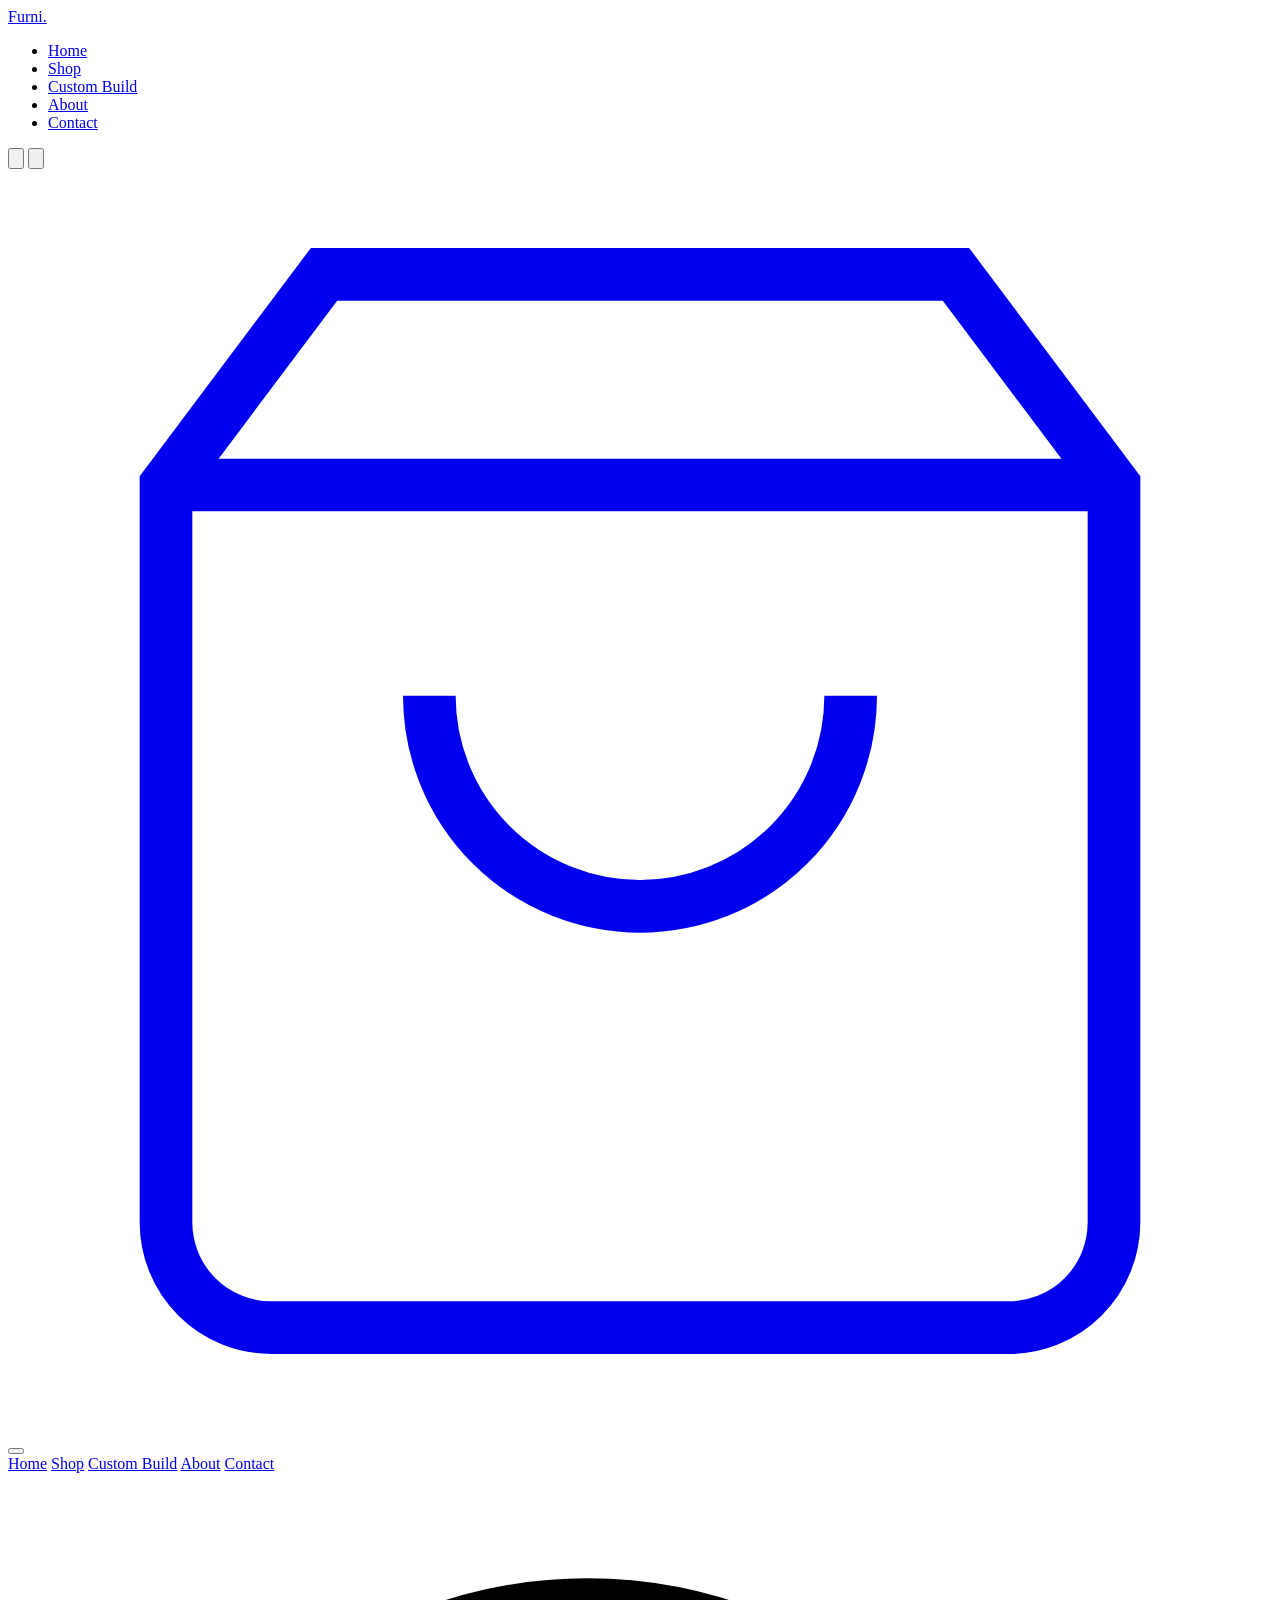
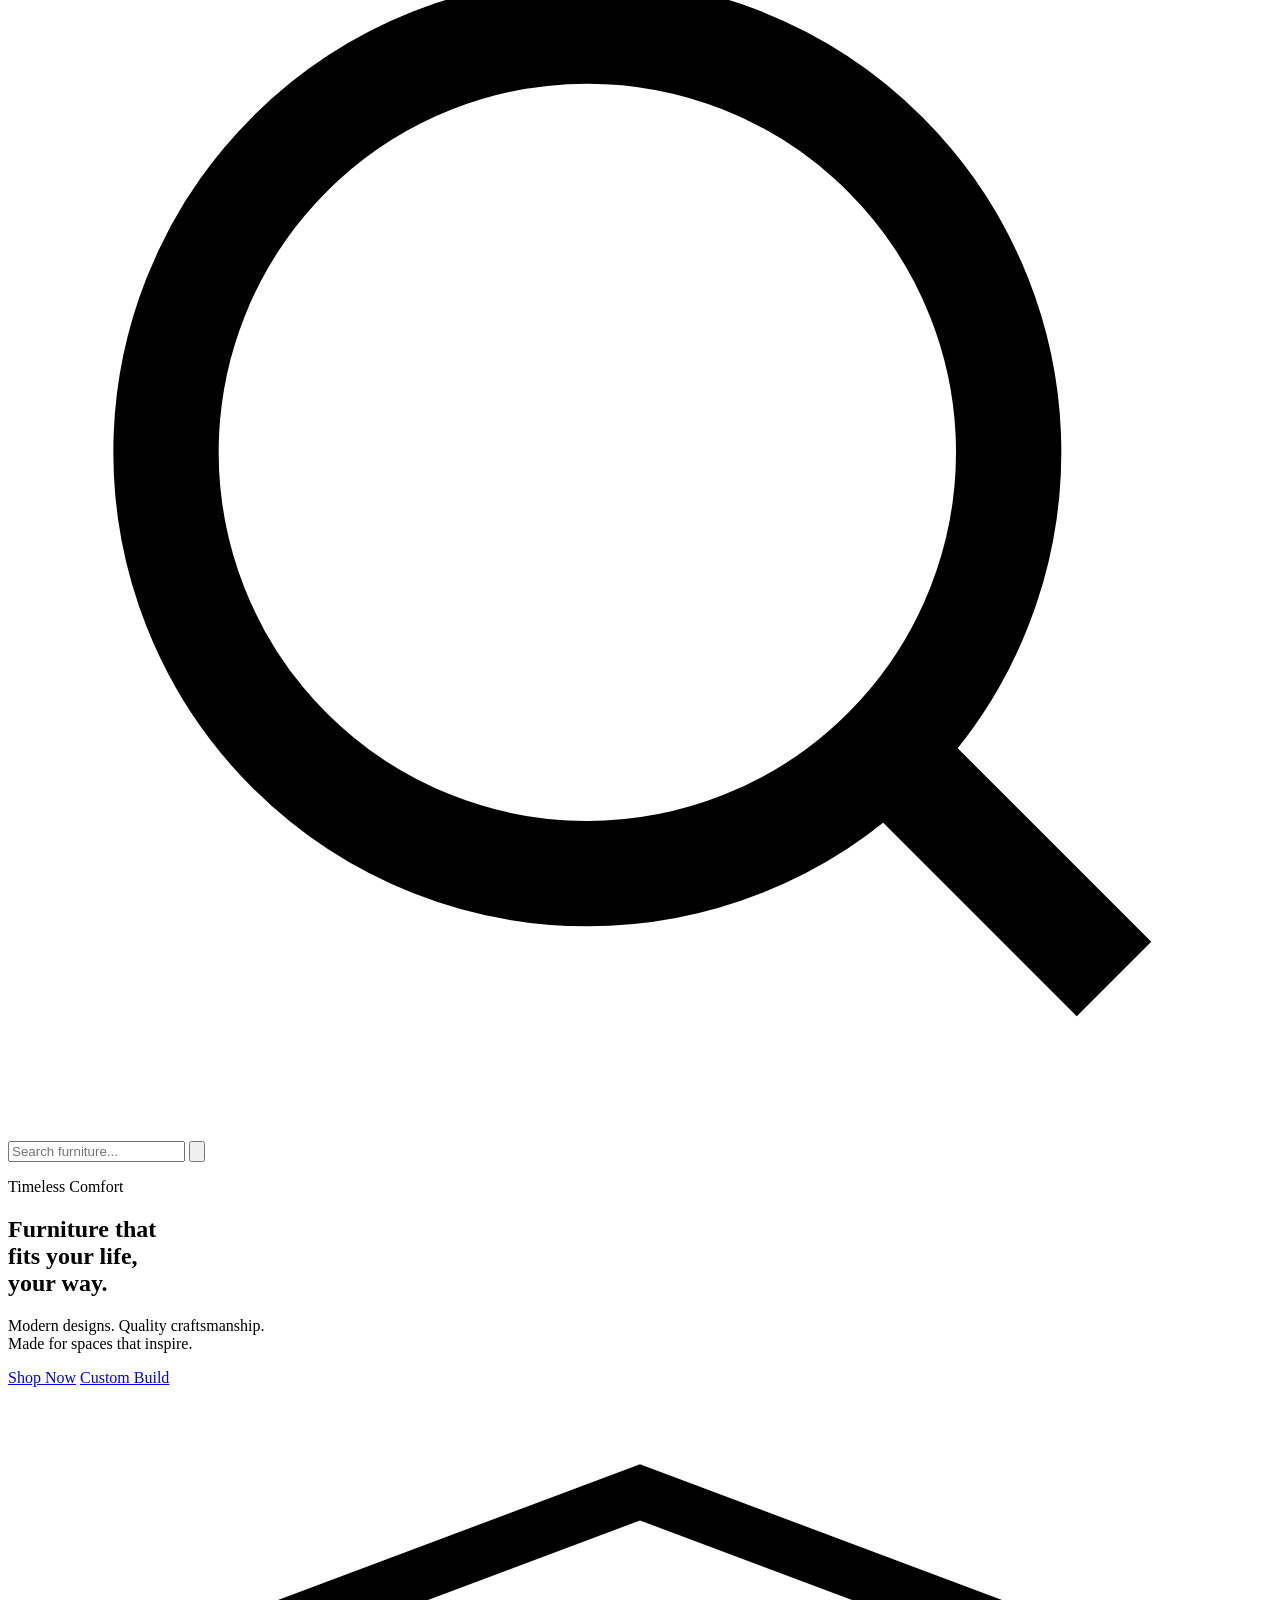
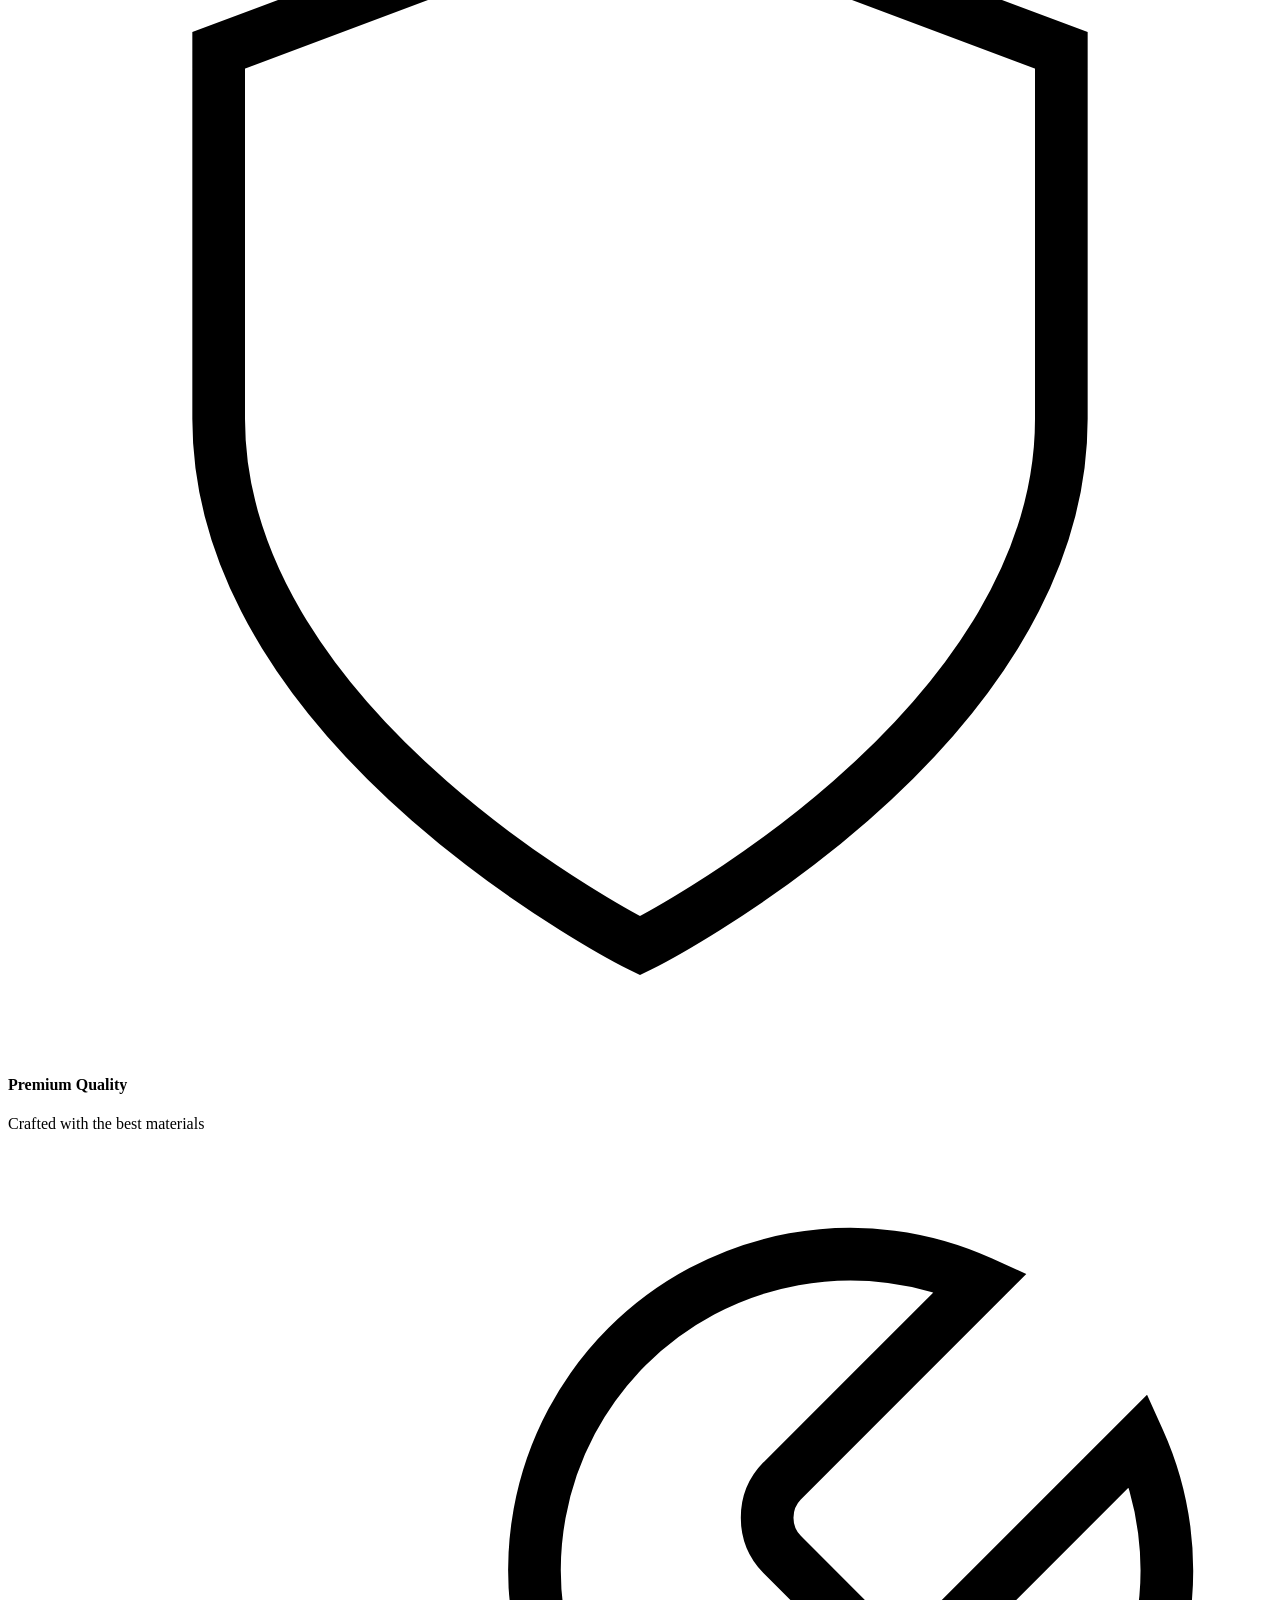
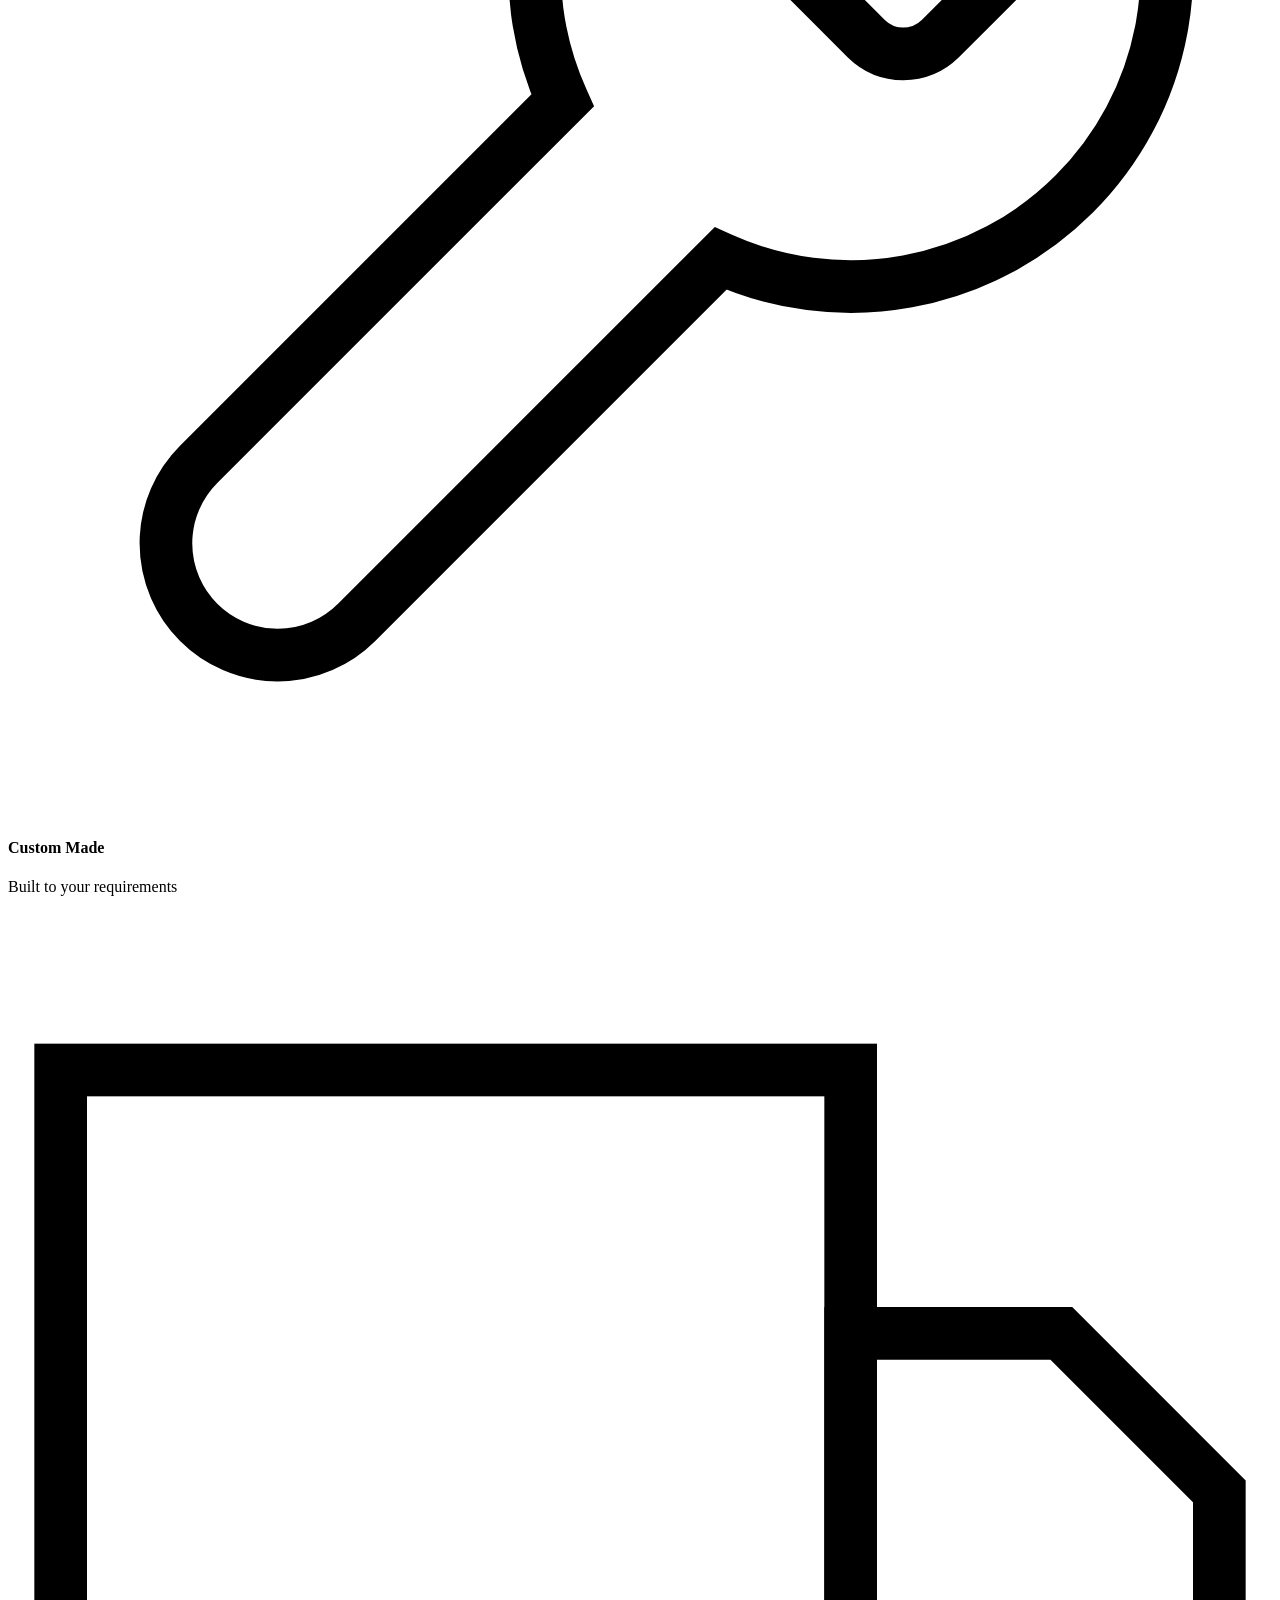
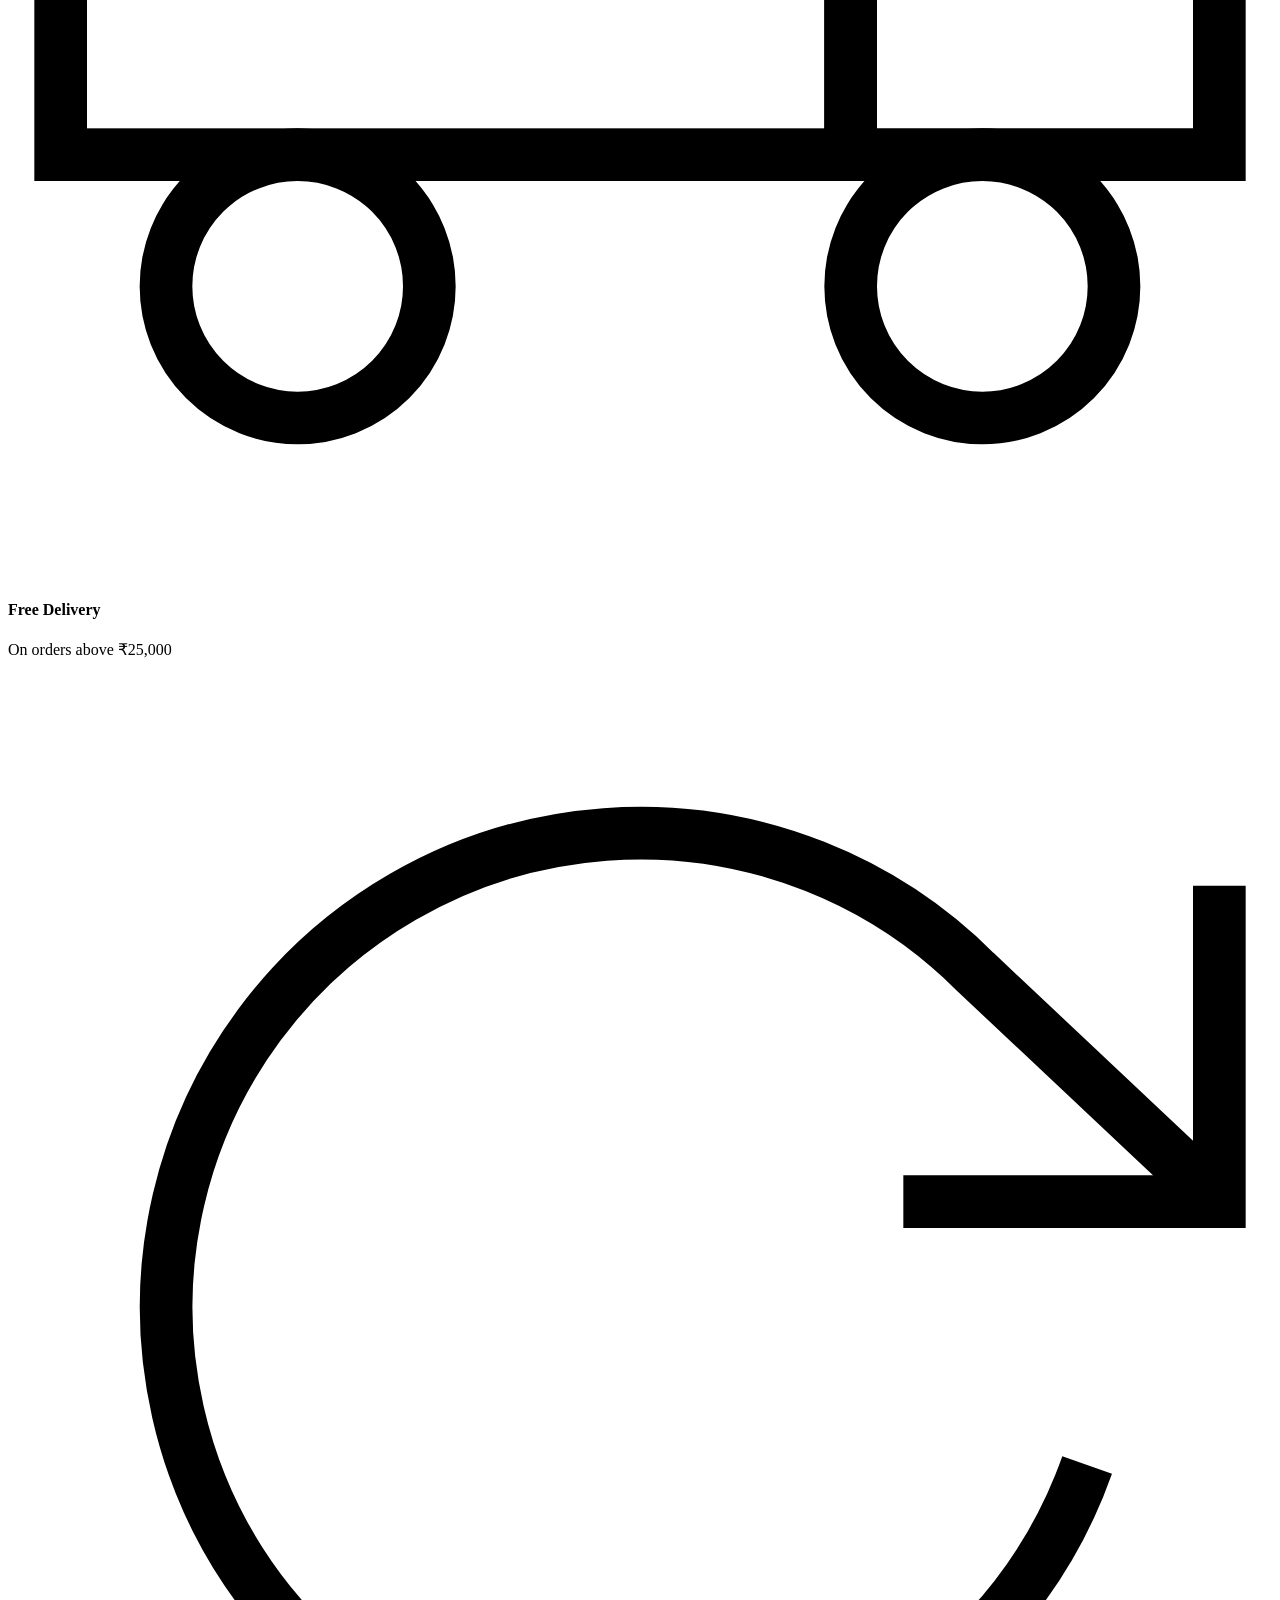
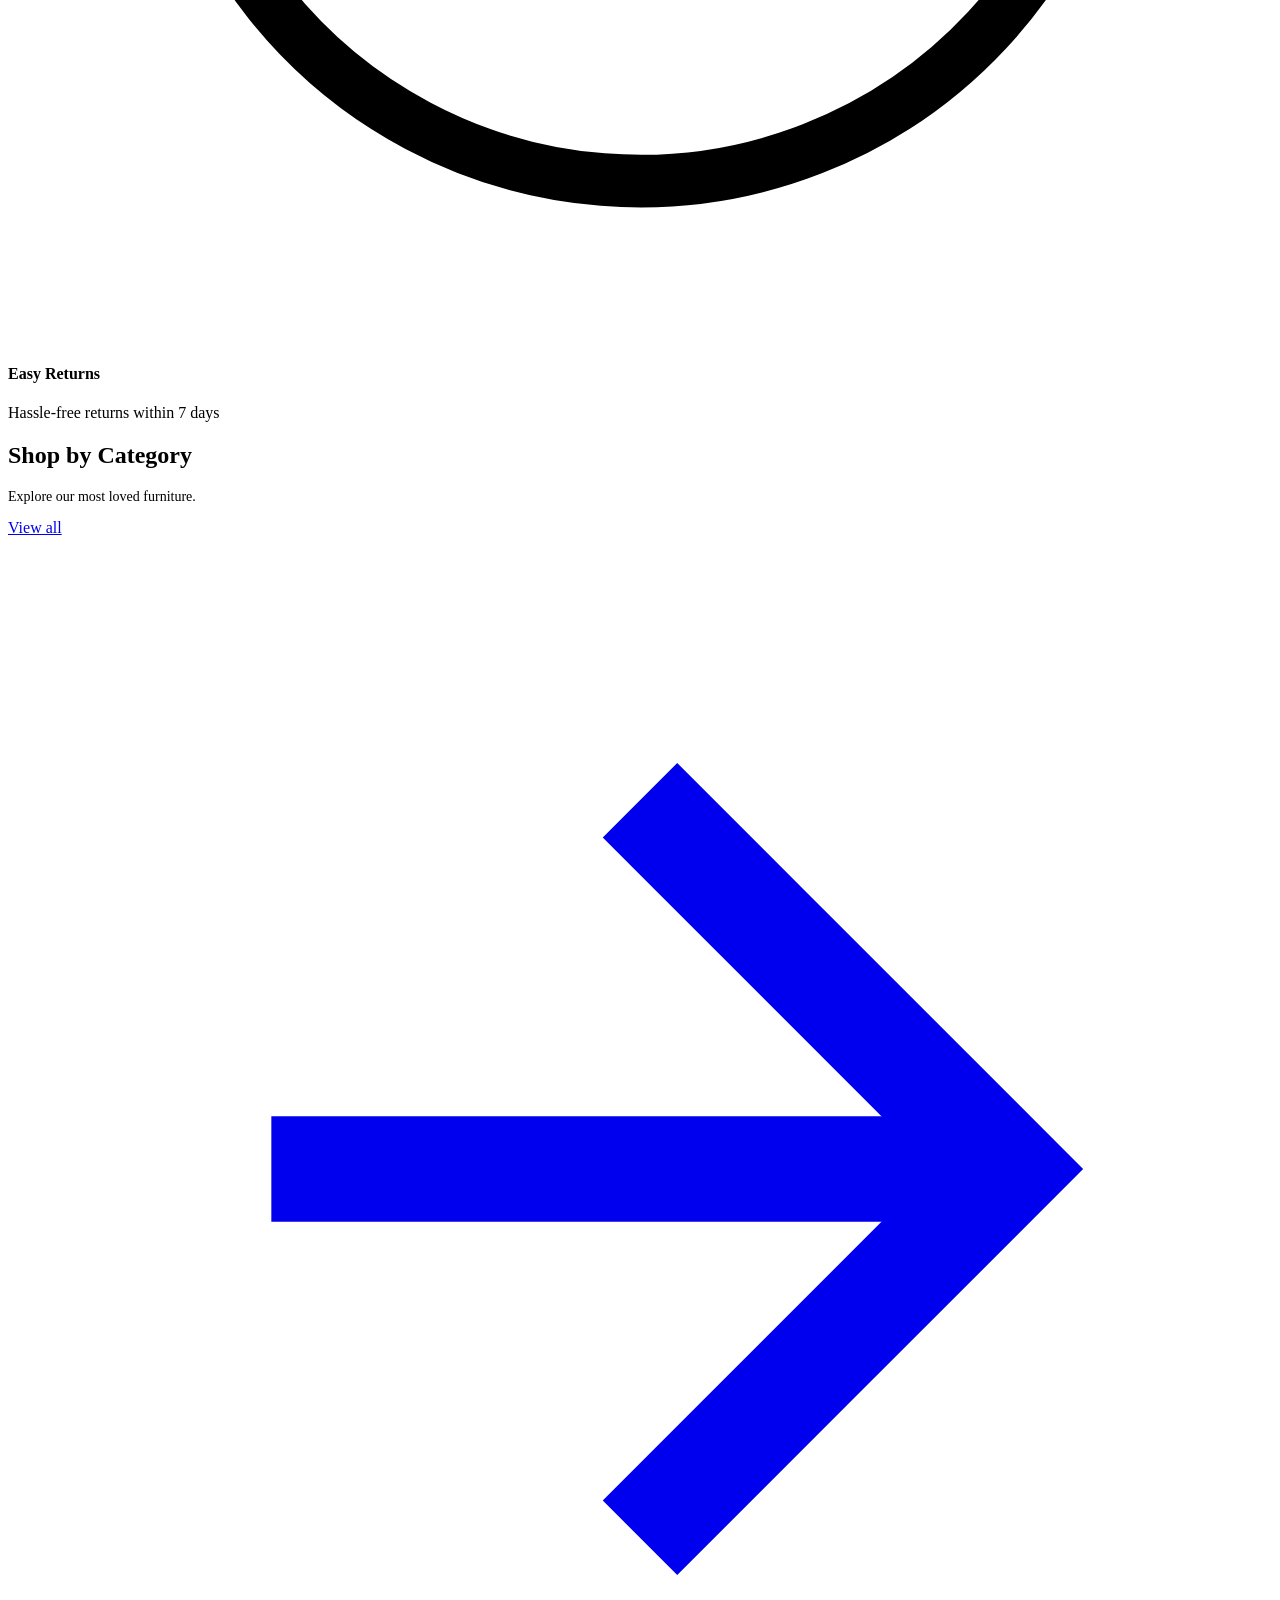
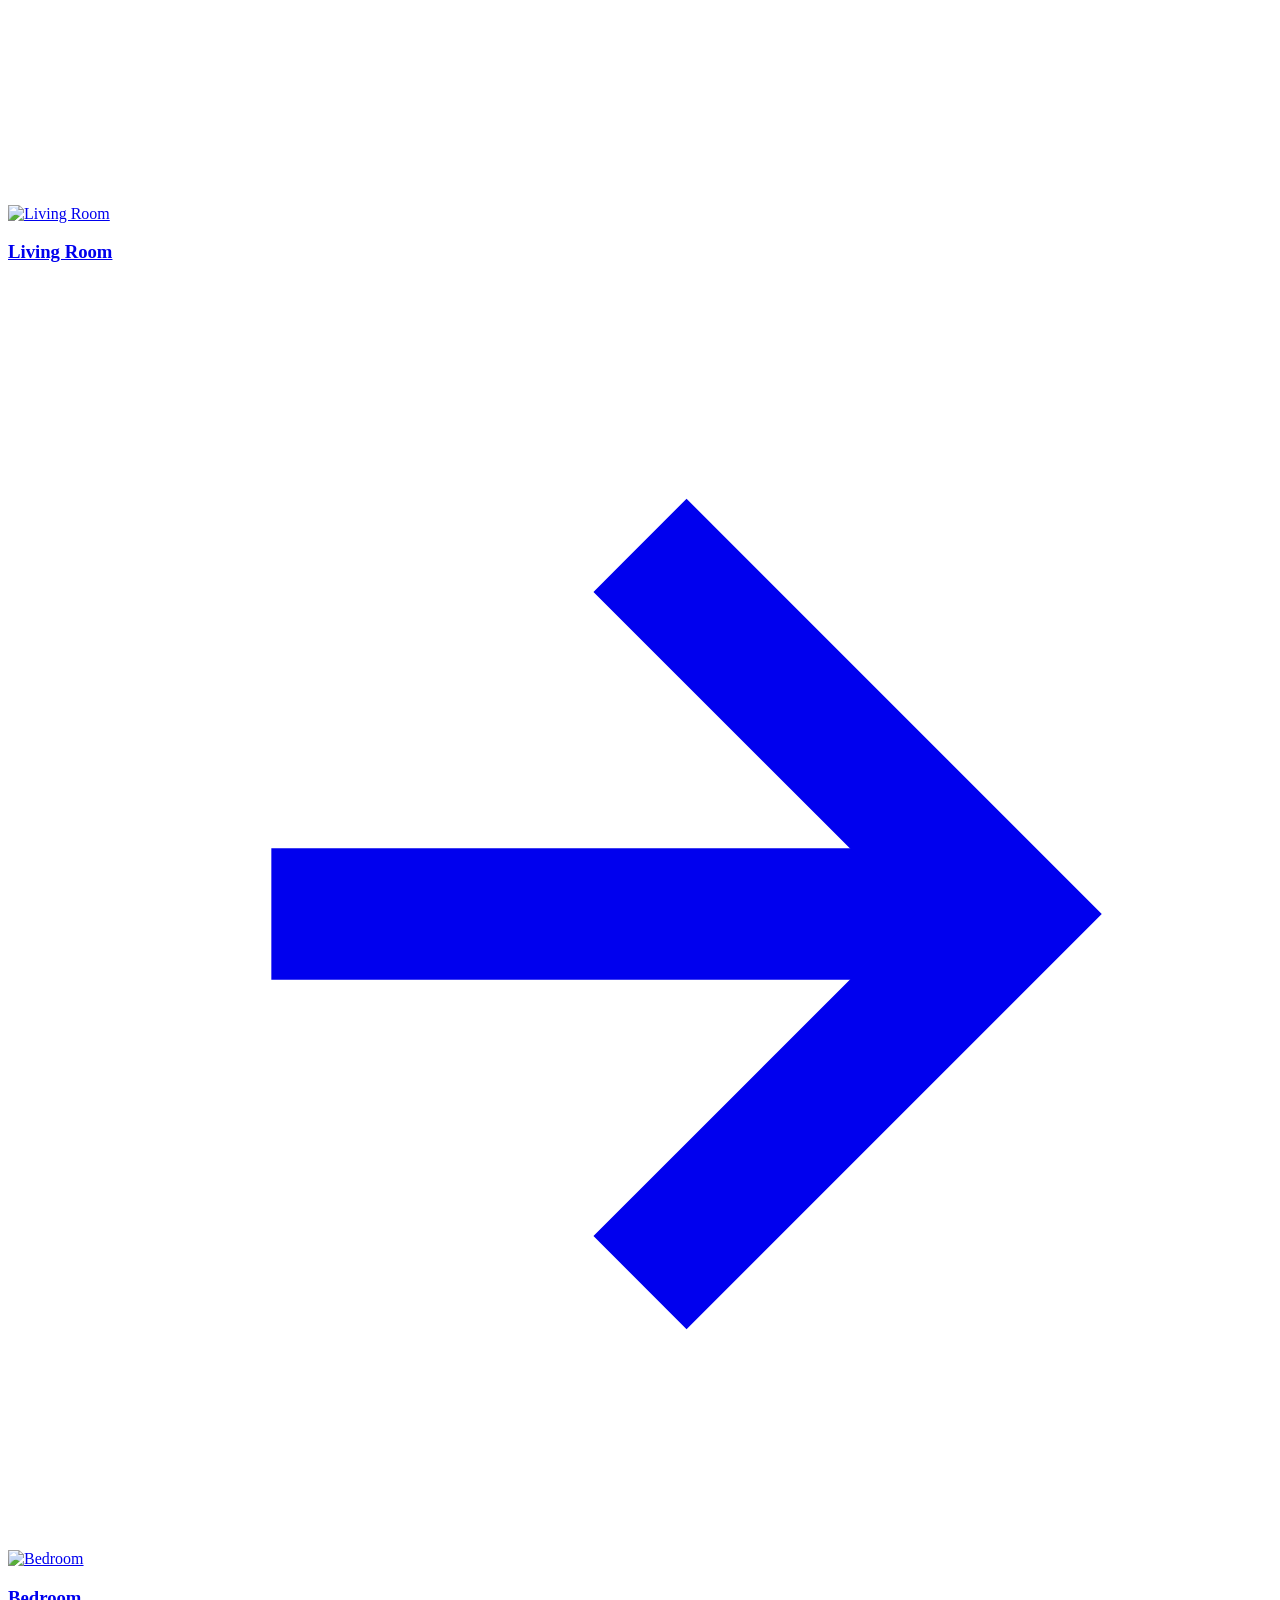
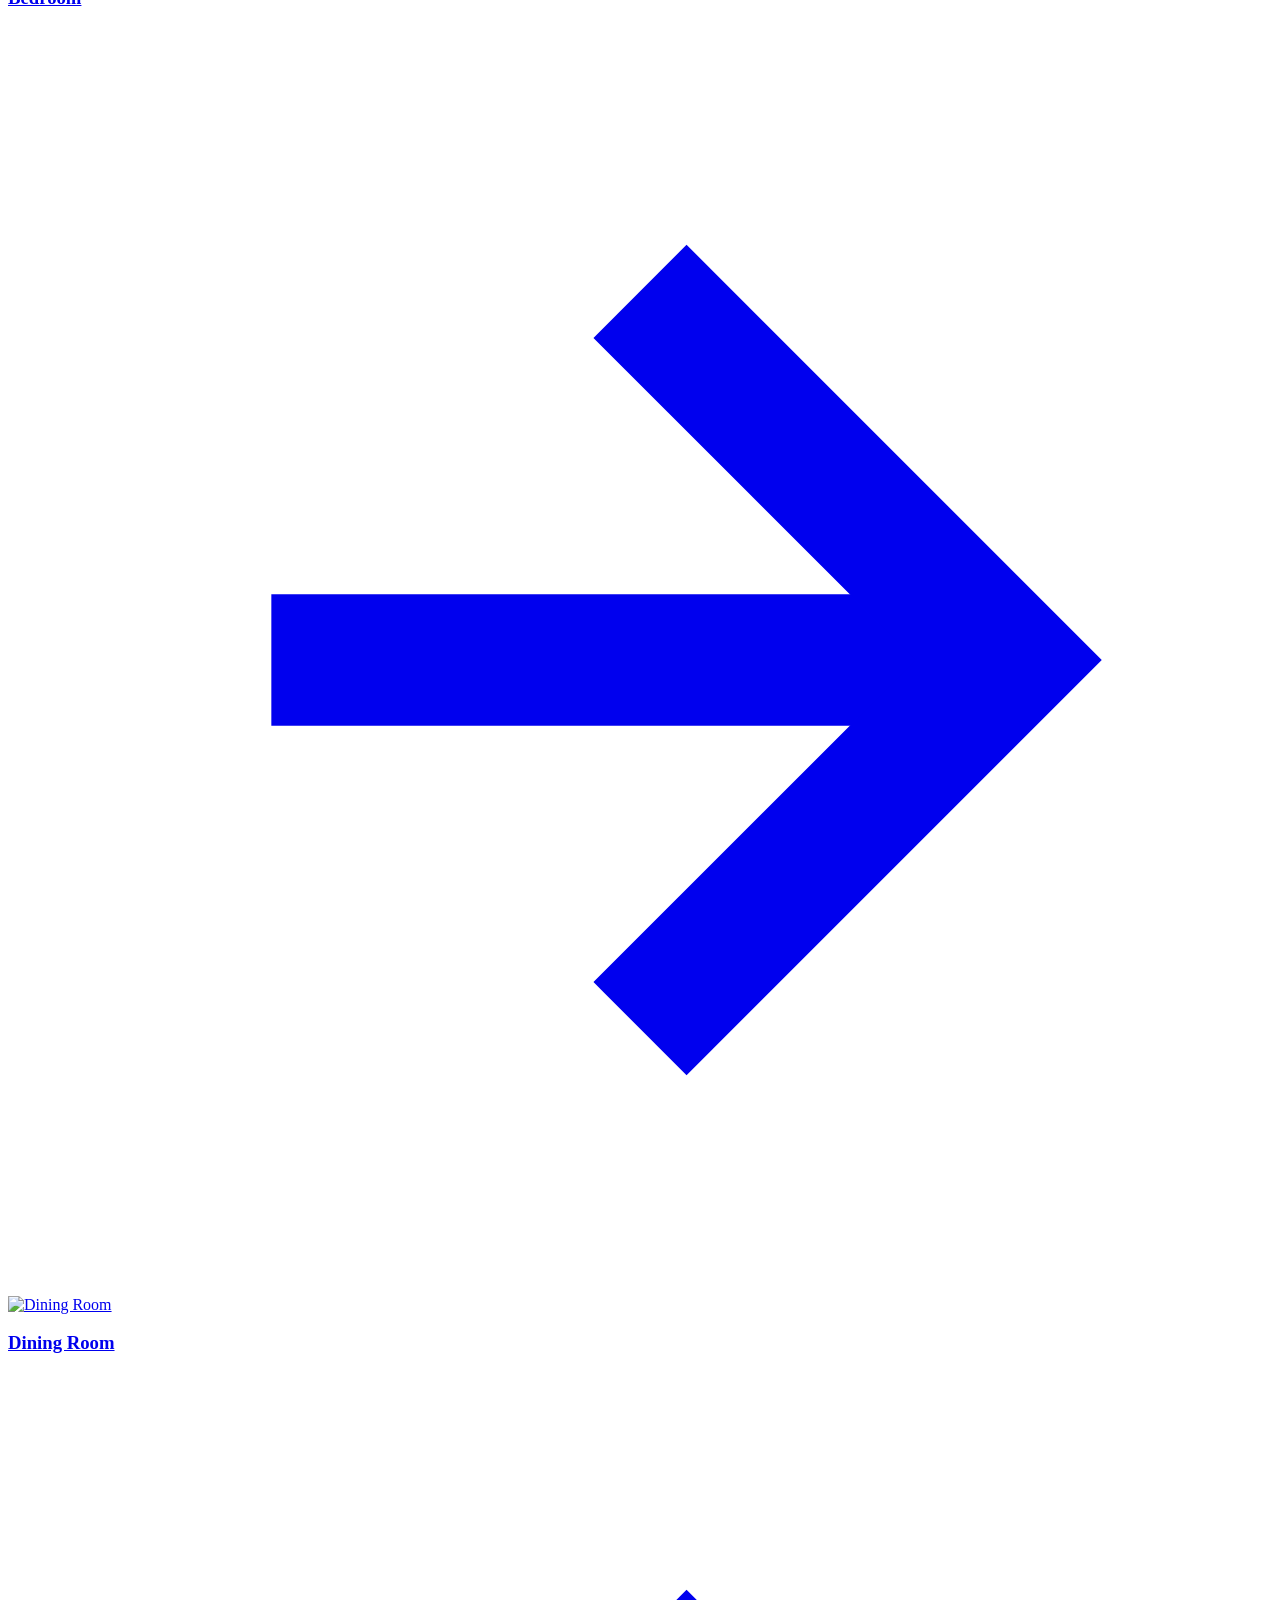
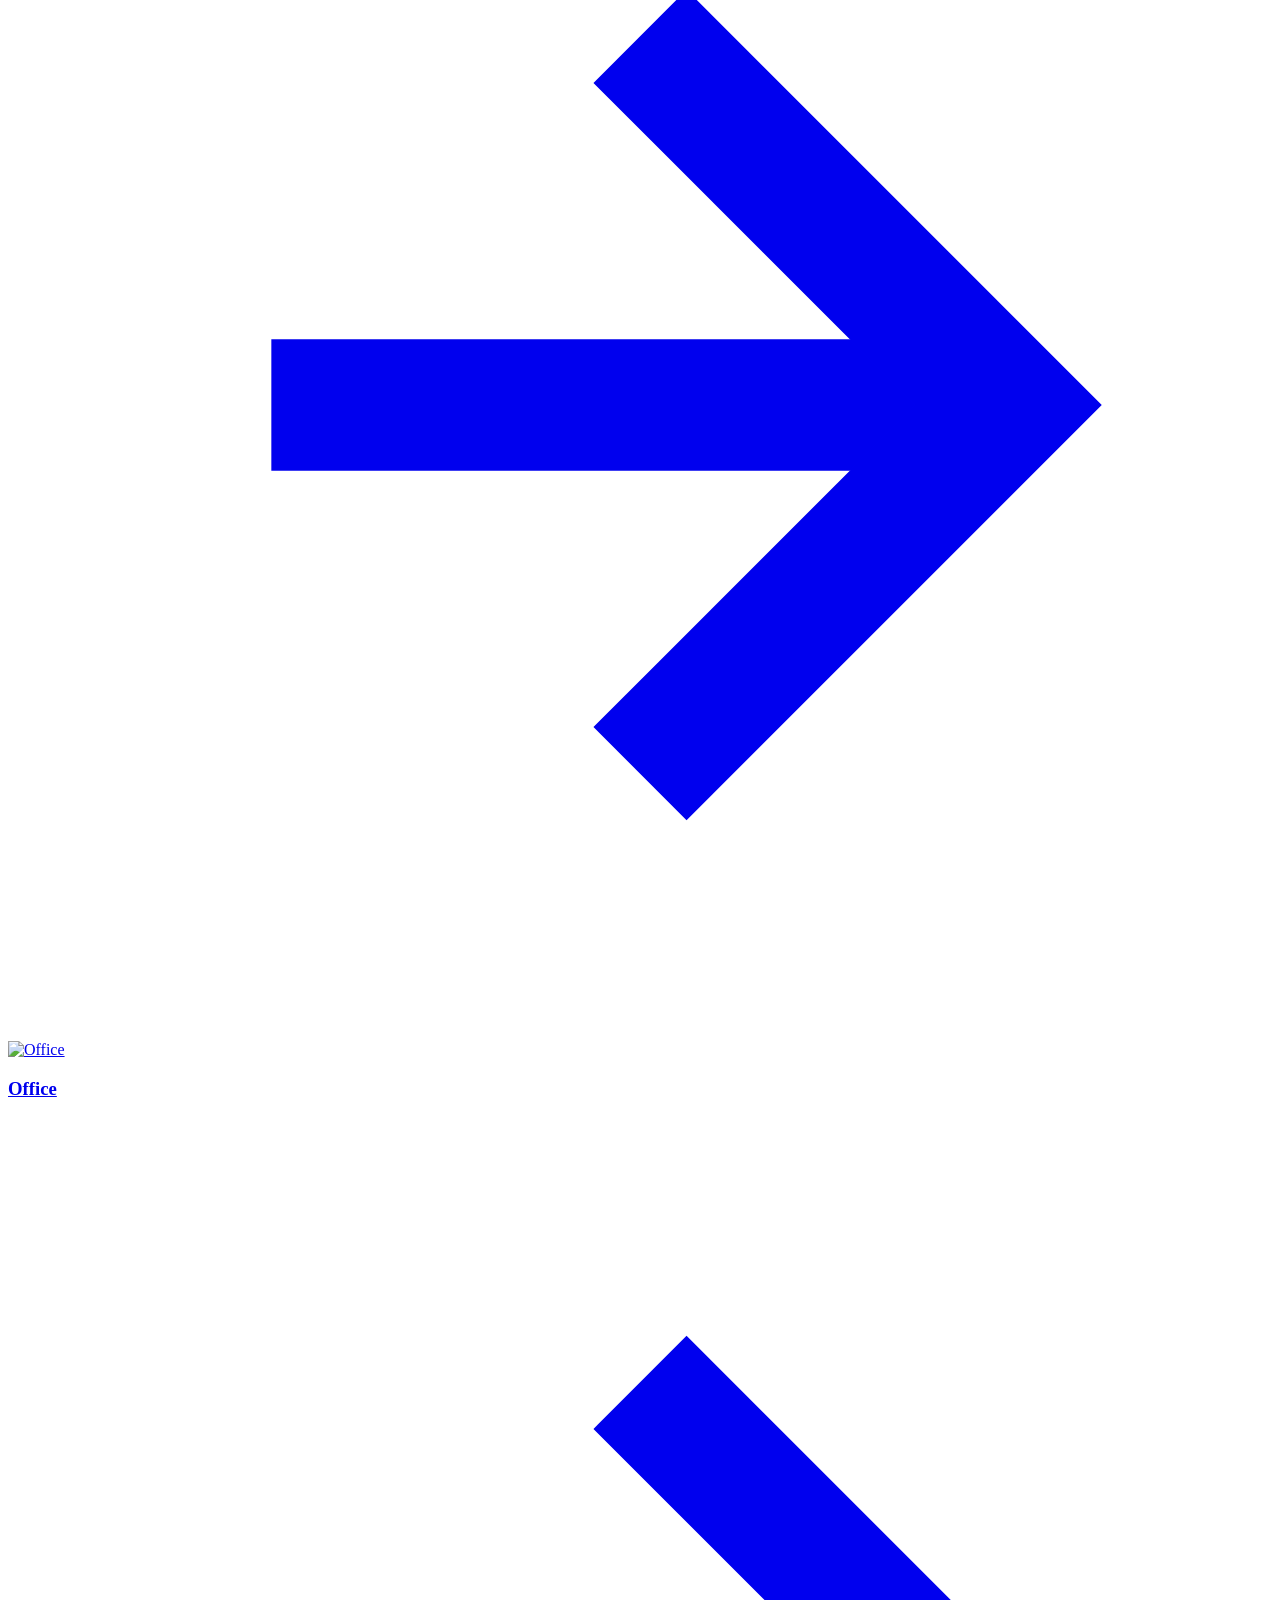
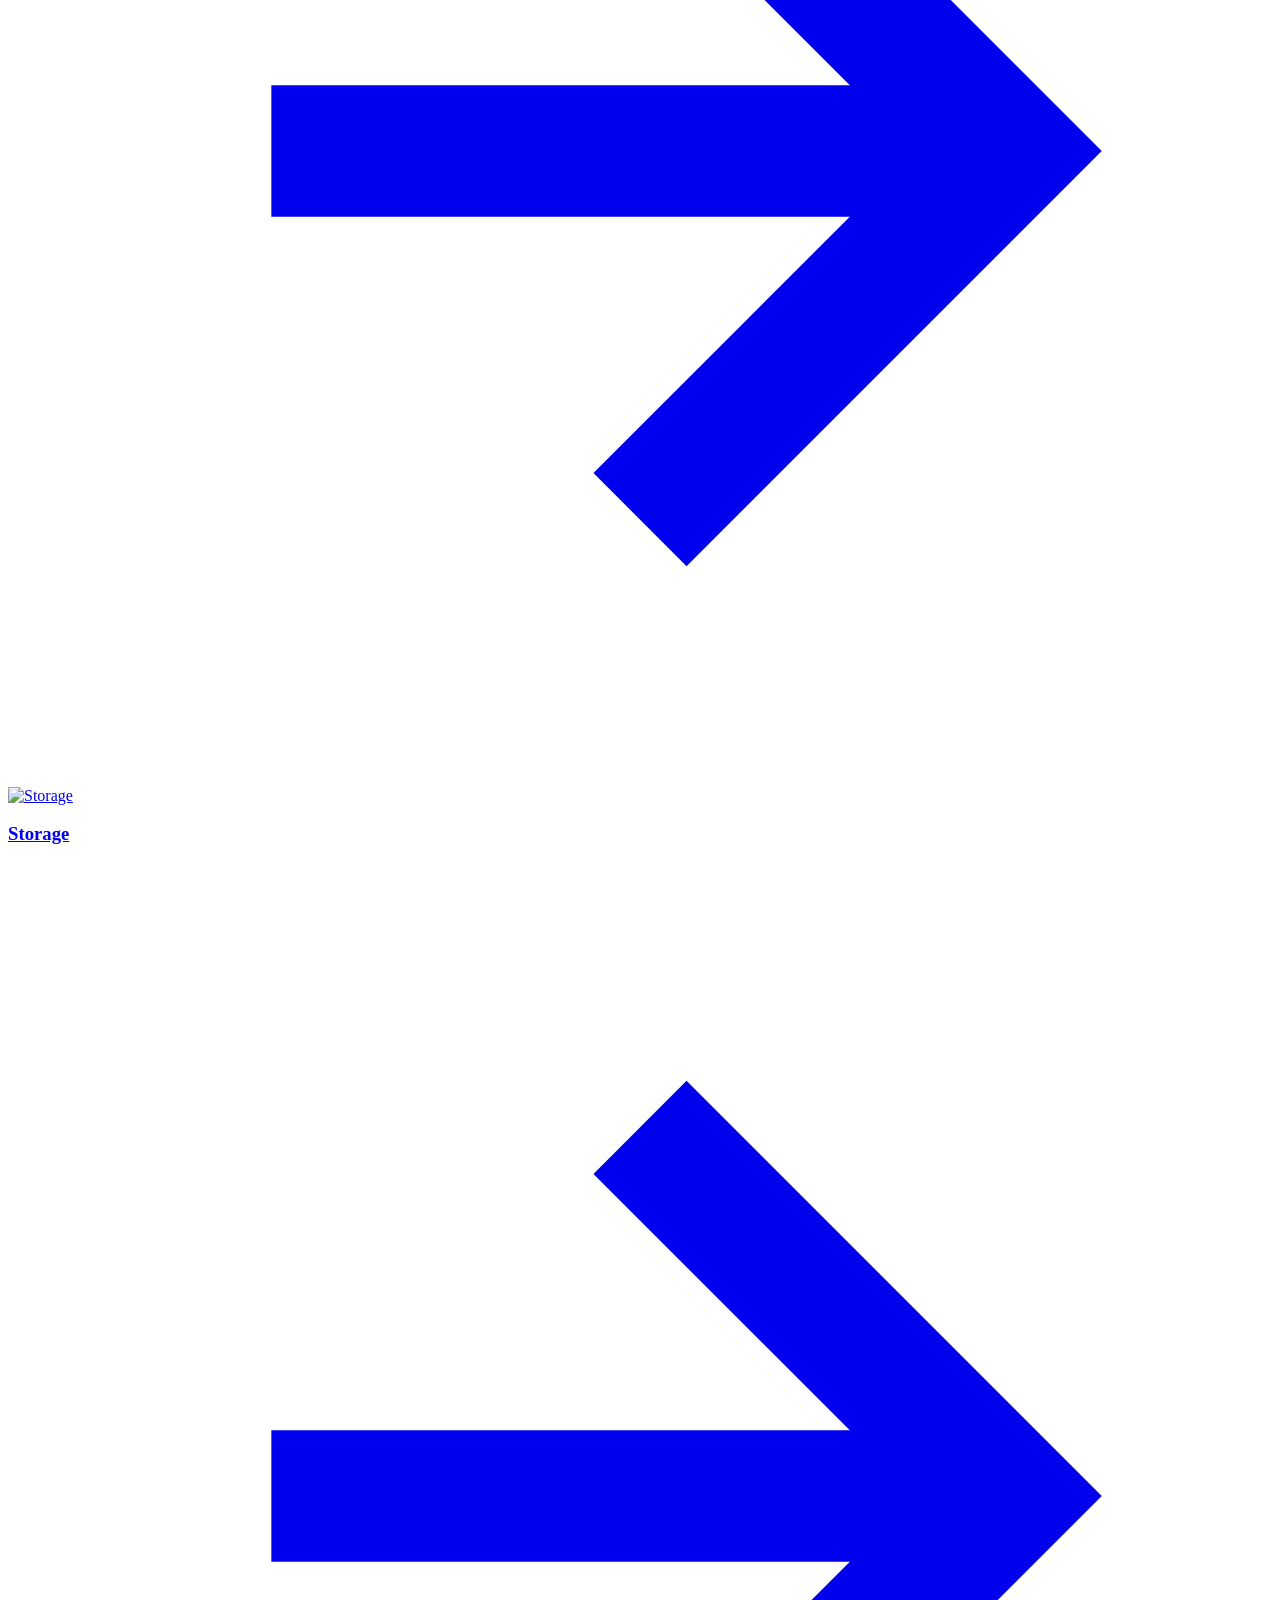
==== index.html @ 691b13a9 "Add files via upload" ====
<!DOCTYPE html>
<html lang="en">
<head>
  <meta charset="UTF-8">
  <meta name="viewport" content="width=device-width, initial-scale=1.0">
  <title>Furni. — Furniture That Fits Your Life</title>
  <meta name="description" content="Modern furniture designed for real living. Explore timeless collections crafted with quality materials and sustainable choices.">
  <link rel="preconnect" href="https://fonts.googleapis.com">
  <link rel="preconnect" href="https://fonts.gstatic.com" crossorigin>
  <link href="https://fonts.googleapis.com/css2?family=Inter:wght@300;400;500;600;700&family=DM+Serif+Display:ital@0;1&display=swap" rel="stylesheet">
  <link rel="stylesheet" href="css/style.css">
</head>
<body data-page="home">

  <!-- NAVBAR -->
  <nav class="navbar">
    <div class="container">
      <a href="index.html" class="nav-logo">Furni.</a>

      <ul class="nav-links">
        <li><a href="index.html" class="active">Home</a></li>
        <li><a href="shop.html">Shop</a></li>
        <li><a href="custom-build.html">Custom Build</a></li>
        <li><a href="about.html">About</a></li>
        <li><a href="index.html#contact">Contact</a></li>
      </ul>

      <div class="nav-icons">
        <button class="nav-icon-btn search-btn" aria-label="Search">
          <svg xmlns="http://www.w3.org/2000/svg" viewBox="0 0 24 24" fill="none" stroke="currentColor"><circle cx="11" cy="11" r="8"/><line x1="21" y1="21" x2="16.65" y2="16.65"/></svg>
        </button>
        <button class="nav-icon-btn" aria-label="Account">
          <svg xmlns="http://www.w3.org/2000/svg" viewBox="0 0 24 24" fill="none" stroke="currentColor"><path d="M20 21v-2a4 4 0 0 0-4-4H8a4 4 0 0 0-4 4v2"/><circle cx="12" cy="7" r="4"/></svg>
        </button>
        <a href="cart.html" class="nav-icon-btn" aria-label="Cart" style="position:relative">
          <svg xmlns="http://www.w3.org/2000/svg" viewBox="0 0 24 24" fill="none" stroke="currentColor"><path d="M6 2 3 6v14a2 2 0 0 0 2 2h14a2 2 0 0 0 2-2V6l-3-4z"/><line x1="3" y1="6" x2="21" y2="6"/><path d="M16 10a4 4 0 0 1-8 0"/></svg>
          <span class="badge cart-badge" style="display:none">0</span>
        </a>
        <button class="hamburger" aria-label="Menu">
          <span></span><span></span><span></span>
        </button>
      </div>
    </div>
  </nav>

  <!-- MOBILE NAV -->
  <div class="mobile-nav">
    <a href="index.html">Home</a>
    <a href="shop.html">Shop</a>
    <a href="custom-build.html">Custom Build</a>
    <a href="about.html">About</a>
    <a href="index.html#contact">Contact</a>
  </div>

  <!-- SEARCH OVERLAY -->
  <div class="search-overlay">
    <div class="search-box">
      <svg xmlns="http://www.w3.org/2000/svg" viewBox="0 0 24 24" fill="none" stroke="currentColor" stroke-width="2"><circle cx="11" cy="11" r="8"/><line x1="21" y1="21" x2="16.65" y2="16.65"/></svg>
      <input type="text" placeholder="Search furniture...">
      <button class="search-close">
        <svg xmlns="http://www.w3.org/2000/svg" viewBox="0 0 24 24" fill="none" stroke="currentColor" stroke-width="2"><line x1="18" y1="6" x2="6" y2="18"/><line x1="6" y1="6" x2="18" y2="18"/></svg>
      </button>
    </div>
  </div>

  <main>

    <!-- ══ HERO ══ -->
    <section class="container">
      <div class="hero">
        <div class="hero-content">
          <p class="section-label">Timeless Comfort</p>
          <h1 class="hero-title">Furniture that<br>fits your life,<br>your way.</h1>
          <p class="hero-desc">Modern designs. Quality craftsmanship.<br>Made for spaces that inspire.</p>
          <div class="hero-actions">
            <a href="shop.html" class="btn btn-primary btn-lg">Shop Now</a>
            <a href="custom-build.html" class="btn btn-outline btn-lg">Custom Build</a>
          </div>
        </div>

        <div class="hero-image">
          <img src="images/hero-room.png" alt="Modern living room with Furni furniture"
               onerror="this.parentElement.style.background='var(--bg-alt)'; this.style.display='none'">
        </div>
      </div>
    </section>

    <!-- ══ TRUST BAR ══ -->
    <section class="trust-bar">
      <div class="container">
        <div class="trust-bar-inner">
          <div class="trust-item">
            <div class="trust-icon">
              <svg xmlns="http://www.w3.org/2000/svg" viewBox="0 0 24 24" fill="none" stroke="currentColor"><path d="M12 22s8-4 8-10V5l-8-3-8 3v7c0 6 8 10 8 10z"/></svg>
            </div>
            <div class="trust-text">
              <h4>Premium Quality</h4>
              <p>Crafted with the best materials</p>
            </div>
          </div>
          <div class="trust-item">
            <div class="trust-icon">
              <svg xmlns="http://www.w3.org/2000/svg" viewBox="0 0 24 24" fill="none" stroke="currentColor"><path d="M14.7 6.3a1 1 0 0 0 0 1.4l1.6 1.6a1 1 0 0 0 1.4 0l3.77-3.77a6 6 0 0 1-7.94 7.94l-6.91 6.91a2.12 2.12 0 0 1-3-3l6.91-6.91a6 6 0 0 1 7.94-7.94l-3.76 3.76z"/></svg>
            </div>
            <div class="trust-text">
              <h4>Custom Made</h4>
              <p>Built to your requirements</p>
            </div>
          </div>
          <div class="trust-item">
            <div class="trust-icon">
              <svg xmlns="http://www.w3.org/2000/svg" viewBox="0 0 24 24" fill="none" stroke="currentColor"><rect x="1" y="3" width="15" height="13"/><polygon points="16 8 20 8 23 11 23 16 16 16 16 8"/><circle cx="5.5" cy="18.5" r="2.5"/><circle cx="18.5" cy="18.5" r="2.5"/></svg>
            </div>
            <div class="trust-text">
              <h4>Free Delivery</h4>
              <p>On orders above ₹25,000</p>
            </div>
          </div>
          <div class="trust-item">
            <div class="trust-icon">
              <svg xmlns="http://www.w3.org/2000/svg" viewBox="0 0 24 24" fill="none" stroke="currentColor"><polyline points="23 4 23 10 17 10"/><path d="M20.49 15a9 9 0 1 1-2.12-9.36L23 10"/></svg>
            </div>
            <div class="trust-text">
              <h4>Easy Returns</h4>
              <p>Hassle-free returns within 7 days</p>
            </div>
          </div>
        </div>
      </div>
    </section>

    <!-- ══ SHOP BY CATEGORY ══ -->
    <section class="category-section">
      <div class="container">
        <div class="section-header">
          <div>
            <h2 class="section-title">Shop by Category</h2>
            <p style="color:var(--text-sec);font-size:14px;margin-top:6px;">Explore our most loved furniture.</p>
          </div>
          <a href="shop.html" class="view-all">
            View all
            <svg xmlns="http://www.w3.org/2000/svg" viewBox="0 0 24 24" fill="none" stroke="currentColor" stroke-width="2"><line x1="5" y1="12" x2="19" y2="12"/><polyline points="12 5 19 12 12 19"/></svg>
          </a>
        </div>

        <div class="category-grid">
          <!-- Living Room -->
          <a href="shop.html?cat=living-room" class="category-card">
            <div class="category-img">
              <img src="images/category-living.png" alt="Living Room"
                   onerror="this.parentElement.innerHTML='<div class=\\'category-img-placeholder\\'>Living Room</div>'">
            </div>
            <div class="category-footer">
              <h3>Living Room</h3>
              <span class="cat-arrow">
                <svg xmlns="http://www.w3.org/2000/svg" viewBox="0 0 24 24" fill="none" stroke="currentColor" stroke-width="2.5"><line x1="5" y1="12" x2="19" y2="12"/><polyline points="12 5 19 12 12 19"/></svg>
              </span>
            </div>
          </a>

          <!-- Bedroom -->
          <a href="shop.html?cat=bedroom" class="category-card">
            <div class="category-img">
              <img src="images/category-bedroom.png" alt="Bedroom"
                   onerror="this.parentElement.innerHTML='<div class=\\'category-img-placeholder\\'>Bedroom</div>'">
            </div>
            <div class="category-footer">
              <h3>Bedroom</h3>
              <span class="cat-arrow">
                <svg xmlns="http://www.w3.org/2000/svg" viewBox="0 0 24 24" fill="none" stroke="currentColor" stroke-width="2.5"><line x1="5" y1="12" x2="19" y2="12"/><polyline points="12 5 19 12 12 19"/></svg>
              </span>
            </div>
          </a>

          <!-- Dining Room -->
          <a href="shop.html?cat=dining-room" class="category-card">
            <div class="category-img">
              <img src="images/category-dining.png" alt="Dining Room"
                   onerror="this.parentElement.innerHTML='<div class=\\'category-img-placeholder \\'>Dining Room</div>'">
            </div>
            <div class="category-footer">
              <h3>Dining Room</h3>
              <span class="cat-arrow">
                <svg xmlns="http://www.w3.org/2000/svg" viewBox="0 0 24 24" fill="none" stroke="currentColor" stroke-width="2.5"><line x1="5" y1="12" x2="19" y2="12"/><polyline points="12 5 19 12 12 19"/></svg>
              </span>
            </div>
          </a>

          <!-- Office -->
          <a href="shop.html?cat=office" class="category-card">
            <div class="category-img">
              <img src="images/category-office.png" alt="Office"
                   onerror="this.parentElement.innerHTML='<div class=\\'category-img-placeholder\\'>Office</div>'">
            </div>
            <div class="category-footer">
              <h3>Office</h3>
              <span class="cat-arrow">
                <svg xmlns="http://www.w3.org/2000/svg" viewBox="0 0 24 24" fill="none" stroke="currentColor" stroke-width="2.5"><line x1="5" y1="12" x2="19" y2="12"/><polyline points="12 5 19 12 12 19"/></svg>
              </span>
            </div>
          </a>

          <!-- Storage -->
          <a href="shop.html?cat=storage" class="category-card">
            <div class="category-img">
              <img src="images/category-storage.png" alt="Storage"
                   onerror="this.parentElement.innerHTML='<div class=\\'category-img-placeholder\\'>Storage</div>'">
            </div>
            <div class="category-footer">
              <h3>Storage</h3>
              <span class="cat-arrow">
                <svg xmlns="http://www.w3.org/2000/svg" viewBox="0 0 24 24" fill="none" stroke="currentColor" stroke-width="2.5"><line x1="5" y1="12" x2="19" y2="12"/><polyline points="12 5 19 12 12 19"/></svg>
              </span>
            </div>
          </a>
        </div>
      </div>
    </section>

    <!-- ══ CUSTOM BUILD CTA ══ -->
    <section class="container" style="margin-bottom: 0;">
      <div class="build-cta">
        <div class="build-cta-content">
          <h2 class="section-title">Design it.<br>We build it.</h2>
          <p>Have a unique idea? We'll bring it to life with our custom furniture service.</p>
          <a href="custom-build.html" class="btn btn-primary">Get Started</a>
        </div>
        <div class="build-cta-img">
          <img src="images/custom-build-person.png" alt="Designer working on custom furniture"
               onerror="this.style.display='none'">
        </div>
      </div>
    </section>

    <!-- ══ WHY CHOOSE FURNI ══ -->
    <section class="why-section">
      <div class="container">
        <p class="section-label">Why Choose Furni?</p>
        <div class="why-grid">
          <div class="why-item">
            <div class="why-icon">
              <svg xmlns="http://www.w3.org/2000/svg" viewBox="0 0 24 24" fill="none" stroke="currentColor"><path d="M2 13.5V20a2 2 0 0 0 2 2h16a2 2 0 0 0 2-2v-6.5"/><path d="M7 10l5 5 5-5"/><path d="M12 15V2"/></svg>
            </div>
            <h3>Thoughtful Design</h3>
            <p>Clean, modern and functional designs for every space. Every piece is crafted with purpose and precision.</p>
          </div>
          <div class="why-item">
            <div class="why-icon">
              <svg xmlns="http://www.w3.org/2000/svg" viewBox="0 0 24 24" fill="none" stroke="currentColor"><rect x="2" y="7" width="20" height="14" rx="2" ry="2"/><path d="M16 21V5a2 2 0 0 0-2-2h-4a2 2 0 0 0-2 2v16"/></svg>
            </div>
            <h3>Built to Last</h3>
            <p>Durable materials and expert craftsmanship you can trust. Built to withstand daily life beautifully.</p>
          </div>
          <div class="why-item">
            <div class="why-icon">
              <svg xmlns="http://www.w3.org/2000/svg" viewBox="0 0 24 24" fill="none" stroke="currentColor"><path d="M17 8C8 10 5.9 16.17 3.82 19.5"/><path d="M18 2a12 12 0 0 1 4 14.5"/><path d="M10.07 20.5a15.26 15.26 0 0 0 7.93-2.5"/><path d="M2 22 17 7"/></svg>
            </div>
            <h3>Sustainable Choice</h3>
            <p>We care for the planet as much as your home. Responsibly sourced materials and eco-friendly processes.</p>
          </div>
        </div>
      </div>
    </section>

  </main>

  <!-- FOOTER -->
  <footer id="contact">
    <div class="container">
      <div class="footer-grid">
        <div class="footer-brand">
          <a href="index.html" class="nav-logo">Furni.</a>
          <p>Modern designs. Quality craftsmanship. Made for spaces that inspire every day.</p>
        </div>
        <div class="footer-col">
          <h4>Shop</h4>
          <ul>
            <li><a href="shop.html">All Products</a></li>
            <li><a href="shop.html?cat=living-room">Living Room</a></li>
            <li><a href="shop.html?cat=bedroom">Bedroom</a></li>
            <li><a href="shop.html?cat=dining-room">Dining Room</a></li>
            <li><a href="shop.html?cat=office">Office</a></li>
          </ul>
        </div>
        <div class="footer-col">
          <h4>Company</h4>
          <ul>
            <li><a href="about.html">About Us</a></li>
            <li><a href="custom-build.html">Custom Build</a></li>
            <li><a href="#">Careers</a></li>
            <li><a href="#">Press</a></li>
            <li><a href="#">Blog</a></li>
          </ul>
        </div>
        <div class="footer-col footer-newsletter">
          <h4>Stay Updated</h4>
          <p>Get the latest designs and offers delivered to your inbox.</p>
          <div class="newsletter-form">
            <input type="email" placeholder="Your email address">
            <button class="btn btn-sm">Subscribe</button>
          </div>
        </div>
      </div>

      <div class="footer-bottom">
        <p>© 2026 Furni. All rights reserved.</p>
        <div class="footer-socials">
          <a href="#" class="social-link" aria-label="Instagram">
            <svg xmlns="http://www.w3.org/2000/svg" viewBox="0 0 24 24" fill="none" stroke="currentColor"><rect x="2" y="2" width="20" height="20" rx="5" ry="5"/><circle cx="12" cy="12" r="4"/><circle cx="17.5" cy="6.5" r="0.1" stroke-width="3"/></svg>
          </a>
          <a href="#" class="social-link" aria-label="Pinterest">
            <svg xmlns="http://www.w3.org/2000/svg" viewBox="0 0 24 24" fill="none" stroke="currentColor"><path d="M12 2C6.477 2 2 6.477 2 12c0 4.236 2.636 7.855 6.356 9.312-.088-.791-.167-2.005.035-2.868.181-.78 1.172-4.97 1.172-4.97s-.299-.598-.299-1.482c0-1.388.806-2.428 1.808-2.428.852 0 1.265.64 1.265 1.408 0 .858-.546 2.141-.828 3.33-.236.995.499 1.806 1.476 1.806 1.771 0 3.132-1.868 3.132-4.561 0-2.384-1.715-4.052-4.163-4.052-2.835 0-4.498 2.126-4.498 4.324 0 .856.33 1.775.741 2.275.081.099.093.185.069.285-.076.314-.244.995-.277 1.134-.044.183-.146.222-.336.134-1.249-.581-2.03-2.407-2.03-3.874 0-3.154 2.292-6.052 6.608-6.052 3.469 0 6.165 2.473 6.165 5.776 0 3.447-2.173 6.22-5.19 6.22-1.013 0-1.967-.527-2.292-1.148l-.623 2.378c-.226.869-.835 1.958-1.244 2.621.937.29 1.931.446 2.962.446 5.523 0 10-4.477 10-10S17.523 2 12 2z"/></svg>
          </a>
          <a href="#" class="social-link" aria-label="Facebook">
            <svg xmlns="http://www.w3.org/2000/svg" viewBox="0 0 24 24" fill="none" stroke="currentColor"><path d="M18 2h-3a5 5 0 0 0-5 5v3H7v4h3v8h4v-8h3l1-4h-4V7a1 1 0 0 1 1-1h3z"/></svg>
          </a>
        </div>
      </div>
    </div>
  </footer>

  <script src="js/script.js"></script>
</body>
</html>
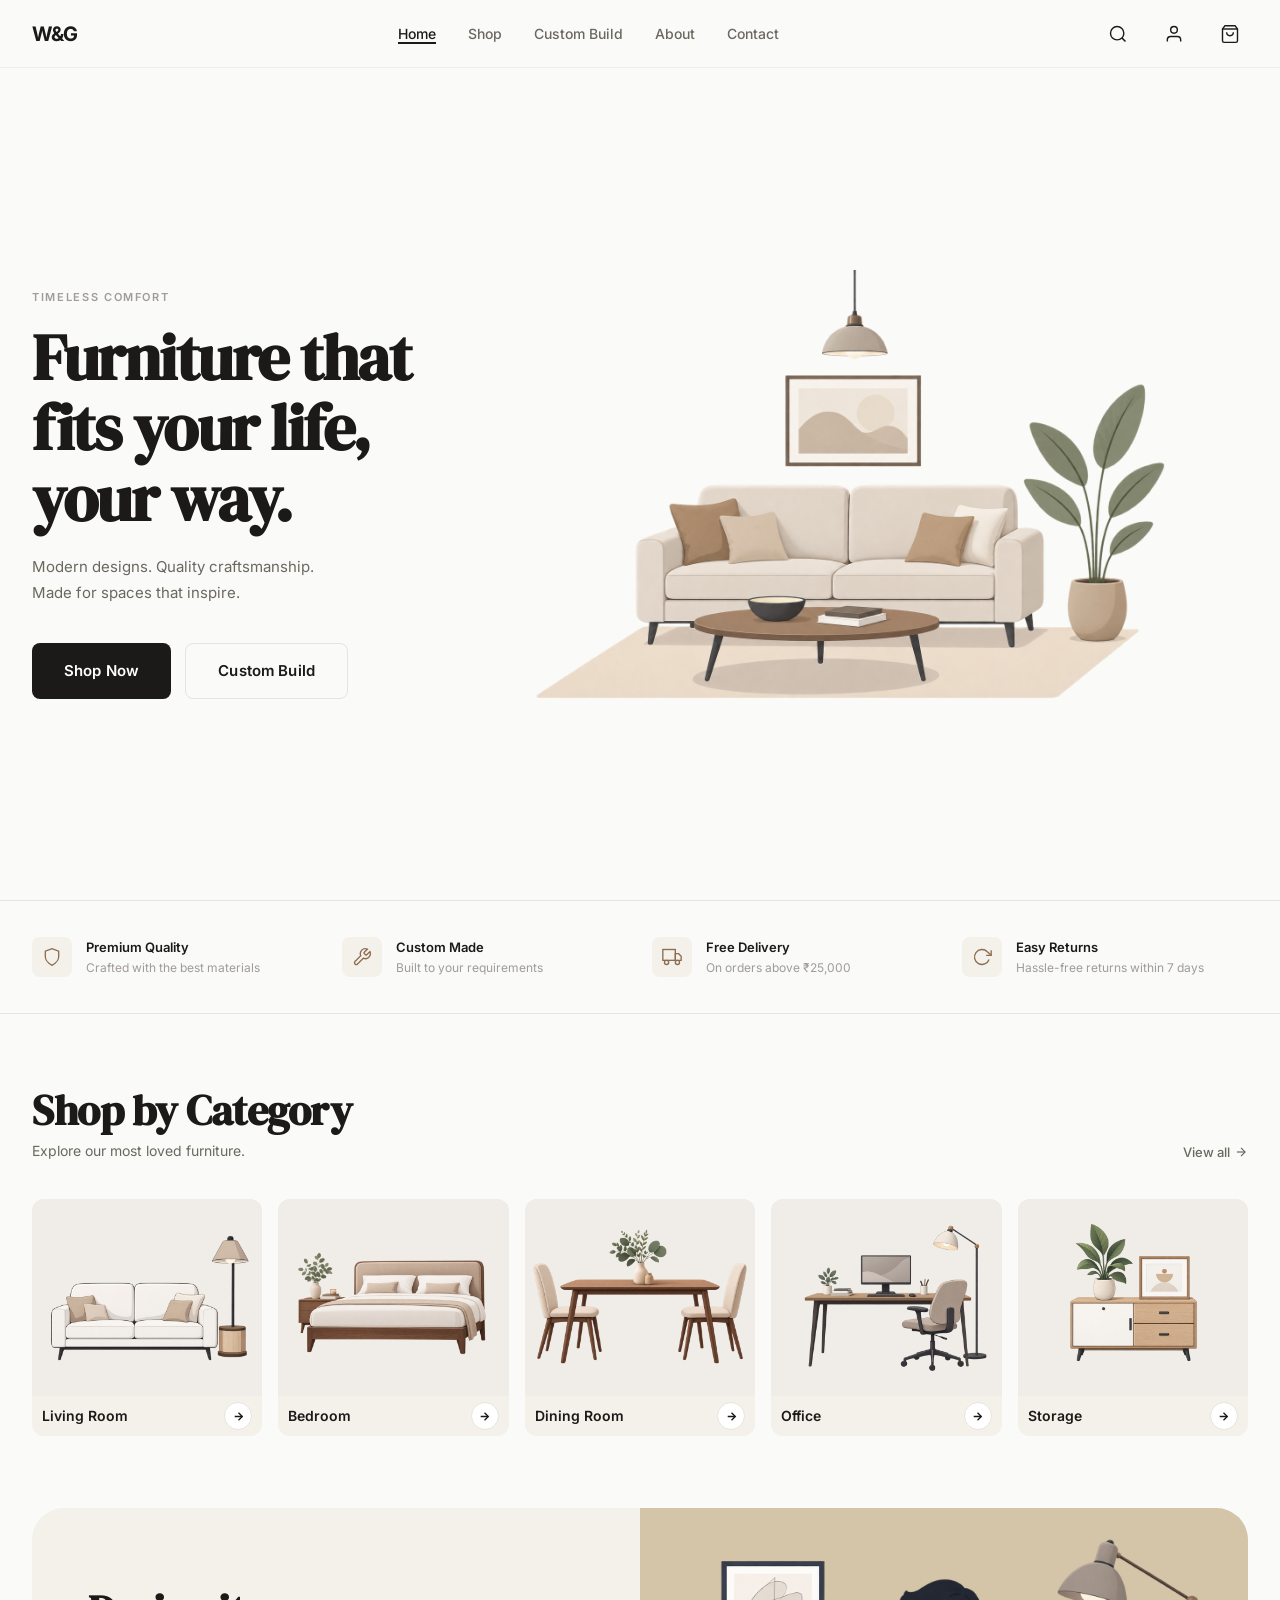
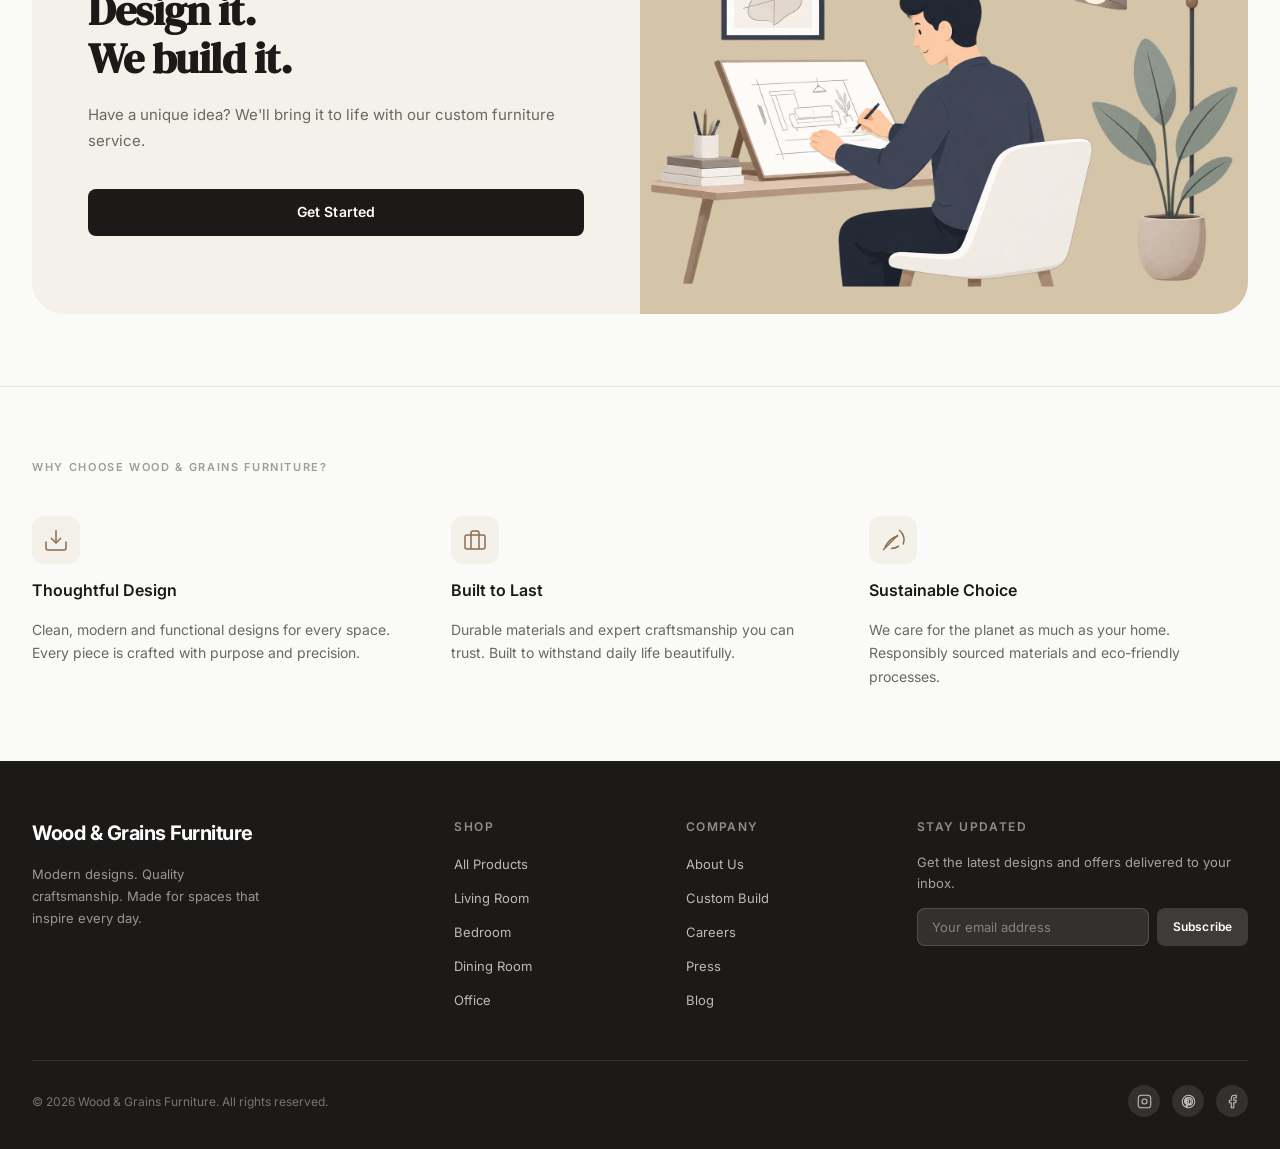
==== commit acb41e97: "Add files via upload" ====
--- a/index.html
+++ b/index.html
@@ -3,7 +3,7 @@
 <head>
   <meta charset="UTF-8">
   <meta name="viewport" content="width=device-width, initial-scale=1.0">
-  <title>Furni. — Furniture That Fits Your Life</title>
+  <title>Wood &amp; Grains Furniture — Furniture That Fits Your Life</title>
   <meta name="description" content="Modern furniture designed for real living. Explore timeless collections crafted with quality materials and sustainable choices.">
   <link rel="preconnect" href="https://fonts.googleapis.com">
   <link rel="preconnect" href="https://fonts.gstatic.com" crossorigin>
@@ -15,7 +15,7 @@
   <!-- NAVBAR -->
   <nav class="navbar">
     <div class="container">
-      <a href="index.html" class="nav-logo">Furni.</a>
+      <a href="index.html" class="nav-logo">W&amp;G</a>
 
       <ul class="nav-links">
         <li><a href="index.html" class="active">Home</a></li>
@@ -79,7 +79,7 @@
         </div>
 
         <div class="hero-image">
-          <img src="images/hero-room.png" alt="Modern living room with Furni furniture"
+          <img src="images/hero-room.png" alt="Modern living room with Wood & Grains Furniture"
                onerror="this.parentElement.style.background='var(--bg-alt)'; this.style.display='none'">
         </div>
       </div>
@@ -235,7 +235,7 @@
     <!-- ══ WHY CHOOSE FURNI ══ -->
     <section class="why-section">
       <div class="container">
-        <p class="section-label">Why Choose Furni?</p>
+        <p class="section-label">Why Choose Wood & Grains Furniture?</p>
         <div class="why-grid">
           <div class="why-item">
             <div class="why-icon">
@@ -269,7 +269,7 @@
     <div class="container">
       <div class="footer-grid">
         <div class="footer-brand">
-          <a href="index.html" class="nav-logo">Furni.</a>
+          <a href="index.html" class="nav-logo">Wood &amp; Grains Furniture</a>
           <p>Modern designs. Quality craftsmanship. Made for spaces that inspire every day.</p>
         </div>
         <div class="footer-col">
@@ -303,7 +303,7 @@
       </div>
 
       <div class="footer-bottom">
-        <p>© 2026 Furni. All rights reserved.</p>
+        <p>© 2026 Wood &amp; Grains Furniture. All rights reserved.</p>
         <div class="footer-socials">
           <a href="#" class="social-link" aria-label="Instagram">
             <svg xmlns="http://www.w3.org/2000/svg" viewBox="0 0 24 24" fill="none" stroke="currentColor"><rect x="2" y="2" width="20" height="20" rx="5" ry="5"/><circle cx="12" cy="12" r="4"/><circle cx="17.5" cy="6.5" r="0.1" stroke-width="3"/></svg>
--- a/css/style.css
+++ b/css/style.css
@@ -0,0 +1,1891 @@
+/* ============================================================
+   FURNI. — Main Stylesheet
+   ============================================================ */
+
+@import url('https://fonts.googleapis.com/css2?family=Inter:wght@300;400;500;600;700&family=DM+Serif+Display:ital@0;1&display=swap');
+
+/* ── Reset & Base ── */
+*, *::before, *::after { box-sizing: border-box; margin: 0; padding: 0; }
+
+:root {
+  --bg:         #FAFAF8;
+  --bg-alt:     #F4F0EA;
+  --bg-card:    #FFFFFF;
+  --border:     #E8E3DC;
+  --border-lt:  #F0EDE8;
+  --text:       #1C1A18;
+  --text-sec:   #6B6860;
+  --text-muted: #A09C97;
+  --accent:     #1C1A18;
+  --brown:      #8C6D50;
+  --brown-lt:   #C4A882;
+  --beige:      #D4C4A8;
+  --green:      #5C7A5C;
+  --red:        #C0392B;
+
+  --font-body:  'Inter', sans-serif;
+  --font-serif: 'DM Serif Display', serif;
+
+  --r-xs: 4px;
+  --r-sm: 8px;
+  --r-md: 12px;
+  --r-lg: 20px;
+  --r-xl: 32px;
+  --r-full: 9999px;
+
+  --sh-sm: 0 1px 4px rgba(0,0,0,0.06);
+  --sh-md: 0 4px 20px rgba(0,0,0,0.08);
+  --sh-lg: 0 12px 40px rgba(0,0,0,0.10);
+
+  --ease: cubic-bezier(0.4, 0, 0.2, 1);
+  --t:    0.25s var(--ease);
+
+  --max-w: 1280px;
+  --nav-h: 68px;
+}
+
+html { scroll-behavior: smooth; }
+
+body {
+  font-family: var(--font-body);
+  background: var(--bg);
+  color: var(--text);
+  font-size: 15px;
+  line-height: 1.6;
+  -webkit-font-smoothing: antialiased;
+}
+
+a { text-decoration: none; color: inherit; }
+img { display: block; width: 100%; object-fit: cover; }
+ul { list-style: none; }
+button { font-family: inherit; cursor: pointer; border: none; background: none; }
+input, select { font-family: inherit; }
+
+.container {
+  max-width: var(--max-w);
+  margin: 0 auto;
+  padding: 0 32px;
+}
+
+/* ── Utility ── */
+.sr-only { position: absolute; width: 1px; height: 1px; overflow: hidden; clip: rect(0,0,0,0); }
+.flex { display: flex; }
+.flex-center { display: flex; align-items: center; justify-content: center; }
+.grid { display: grid; }
+.badge {
+  display: inline-flex; align-items: center; justify-content: center;
+  width: 18px; height: 18px; border-radius: 50%;
+  background: var(--text); color: #fff;
+  font-size: 10px; font-weight: 600;
+  position: absolute; top: -6px; right: -8px;
+}
+
+/* ============================================================
+   NAVBAR
+   ============================================================ */
+.navbar {
+  position: sticky; top: 0; z-index: 1000;
+  background: rgba(250,250,248,0.92);
+  backdrop-filter: blur(12px);
+  border-bottom: 1px solid var(--border-lt);
+  height: var(--nav-h);
+}
+
+.navbar .container {
+  display: flex;
+  align-items: center;
+  height: 100%;
+  gap: 40px;
+}
+
+.nav-logo {
+  font-size: 20px;
+  font-weight: 700;
+  letter-spacing: -0.5px;
+  color: var(--text);
+  flex-shrink: 0;
+}
+
+.nav-links {
+  display: flex;
+  align-items: center;
+  gap: 32px;
+  flex: 1;
+  justify-content: center;
+}
+
+.nav-links a {
+  font-size: 14px;
+  font-weight: 500;
+  color: var(--text-sec);
+  transition: color var(--t);
+  position: relative;
+}
+
+.nav-links a::after {
+  content: '';
+  position: absolute;
+  left: 0; bottom: -2px;
+  width: 0; height: 1.5px;
+  background: var(--text);
+  transition: width var(--t);
+}
+
+.nav-links a:hover,
+.nav-links a.active { color: var(--text); }
+.nav-links a:hover::after,
+.nav-links a.active::after { width: 100%; }
+
+.nav-icons {
+  display: flex;
+  align-items: center;
+  gap: 20px;
+  flex-shrink: 0;
+}
+
+.nav-icon-btn {
+  position: relative;
+  display: flex;
+  align-items: center;
+  justify-content: center;
+  width: 36px; height: 36px;
+  border-radius: var(--r-sm);
+  color: var(--text);
+  transition: background var(--t), color var(--t);
+}
+
+.nav-icon-btn:hover { background: var(--border-lt); }
+
+.nav-icon-btn svg { width: 20px; height: 20px; stroke-width: 1.7; }
+
+.hamburger {
+  display: none;
+  flex-direction: column;
+  gap: 5px;
+  cursor: pointer;
+  padding: 4px;
+}
+.hamburger span {
+  display: block;
+  width: 22px; height: 2px;
+  background: var(--text);
+  border-radius: 2px;
+  transition: transform var(--t), opacity var(--t);
+}
+
+/* Mobile Nav */
+.mobile-nav {
+  display: none;
+  position: fixed;
+  top: var(--nav-h); left: 0; right: 0;
+  background: var(--bg);
+  border-bottom: 1px solid var(--border);
+  padding: 20px 32px;
+  z-index: 999;
+  flex-direction: column;
+  gap: 4px;
+  box-shadow: var(--sh-md);
+}
+
+.mobile-nav.open { display: flex; }
+.mobile-nav a {
+  padding: 10px 0;
+  font-size: 15px;
+  font-weight: 500;
+  border-bottom: 1px solid var(--border-lt);
+  color: var(--text-sec);
+}
+.mobile-nav a:last-child { border-bottom: none; }
+.mobile-nav a:hover { color: var(--text); }
+
+/* ============================================================
+   BREADCRUMB
+   ============================================================ */
+.breadcrumb {
+  display: flex;
+  align-items: center;
+  gap: 8px;
+  font-size: 13px;
+  color: var(--text-muted);
+  margin-bottom: 28px;
+}
+
+.breadcrumb a { color: var(--text-sec); transition: color var(--t); }
+.breadcrumb a:hover { color: var(--text); }
+.breadcrumb span { color: var(--text); }
+.breadcrumb-sep { font-size: 11px; opacity: 0.5; }
+
+/* ============================================================
+   BUTTONS
+   ============================================================ */
+.btn {
+  display: inline-flex;
+  align-items: center;
+  justify-content: center;
+  gap: 8px;
+  padding: 12px 24px;
+  border-radius: var(--r-sm);
+  font-size: 14px;
+  font-weight: 600;
+  letter-spacing: 0.01em;
+  transition: all var(--t);
+  cursor: pointer;
+  border: none;
+  white-space: nowrap;
+}
+
+.btn-primary {
+  background: var(--text);
+  color: #fff;
+}
+.btn-primary:hover {
+  background: #333;
+  transform: translateY(-1px);
+  box-shadow: 0 6px 20px rgba(0,0,0,0.18);
+}
+
+.btn-outline {
+  background: transparent;
+  color: var(--text);
+  border: 1.5px solid var(--border);
+}
+.btn-outline:hover {
+  border-color: var(--text);
+  background: var(--text);
+  color: #fff;
+}
+
+.btn-ghost {
+  background: transparent;
+  color: var(--text-sec);
+}
+.btn-ghost:hover { color: var(--text); background: var(--border-lt); }
+
+.btn-sm { padding: 8px 16px; font-size: 13px; }
+.btn-lg { padding: 15px 32px; font-size: 15px; }
+.btn-full { width: 100%; }
+
+/* ============================================================
+   SECTION HEADER
+   ============================================================ */
+.section-label {
+  font-size: 11px;
+  font-weight: 600;
+  letter-spacing: 0.15em;
+  text-transform: uppercase;
+  color: var(--text-muted);
+  margin-bottom: 10px;
+}
+
+.section-title {
+  font-family: var(--font-serif);
+  font-size: clamp(28px, 4vw, 42px);
+  line-height: 1.15;
+  color: var(--text);
+  letter-spacing: -0.5px;
+}
+
+.section-sub {
+  font-size: 15px;
+  color: var(--text-sec);
+  line-height: 1.7;
+  max-width: 480px;
+}
+
+/* ============================================================
+   ░░░ HOME PAGE ░░░
+   ============================================================ */
+
+/* Hero */
+.hero {
+  min-height: calc(100vh - var(--nav-h));
+  display: grid;
+  grid-template-columns: 1fr 1fr;
+  align-items: center;
+  gap: 48px;
+  padding: 60px 0 40px;
+  position: relative;
+  overflow: hidden;
+}
+
+
+
+.hero-content { position: relative; z-index: 1; }
+
+.hero-content .section-label { margin-bottom: 16px; }
+
+.hero-title {
+  font-family: var(--font-serif);
+  font-size: clamp(38px, 5.5vw, 64px);
+  line-height: 1.1;
+  letter-spacing: -1.5px;
+  color: var(--text);
+  margin-bottom: 20px;
+}
+
+.hero-desc {
+  font-size: 15px;
+  color: var(--text-sec);
+  line-height: 1.75;
+  margin-bottom: 36px;
+  max-width: 380px;
+}
+
+.hero-actions {
+  display: flex;
+  gap: 14px;
+  flex-wrap: wrap;
+}
+
+.hero-image {
+  position: relative;
+  z-index: 1;
+  display: flex;
+  align-items: center;
+  justify-content: flex-start;
+  transform: translateX(-150px);
+}
+
+.hero-image img {
+  width: 115%;
+  height: auto;
+  display: block;
+  object-fit: contain;
+}
+
+.hero-image:hover img { transform: scale(1.03); }
+
+/* Trust Bar */
+.trust-bar {
+  padding: 36px 0;
+  border-top: 1px solid var(--border);
+  border-bottom: 1px solid var(--border);
+  margin: 0;
+}
+
+.trust-bar-inner {
+  display: grid;
+  grid-template-columns: repeat(4, 1fr);
+  gap: 24px;
+}
+
+.trust-item {
+  display: flex;
+  align-items: center;
+  gap: 14px;
+}
+
+.trust-icon {
+  width: 40px; height: 40px;
+  border-radius: var(--r-sm);
+  background: var(--bg-alt);
+  display: flex;
+  align-items: center;
+  justify-content: center;
+  flex-shrink: 0;
+}
+
+.trust-icon svg { width: 20px; height: 20px; color: var(--brown); stroke-width: 1.6; }
+
+.trust-text h4 { font-size: 13px; font-weight: 600; margin-bottom: 2px; }
+.trust-text p { font-size: 12px; color: var(--text-muted); line-height: 1.4; }
+
+/* Category Section */
+.category-section {
+  padding: 72px 0;
+}
+
+.section-header {
+  display: flex;
+  align-items: flex-end;
+  justify-content: space-between;
+  margin-bottom: 36px;
+}
+
+.view-all {
+  font-size: 13px;
+  font-weight: 500;
+  color: var(--text-sec);
+  display: flex;
+  align-items: center;
+  gap: 4px;
+  transition: color var(--t), gap var(--t);
+}
+.view-all:hover { color: var(--text); gap: 8px; }
+.view-all svg { width: 14px; height: 14px; }
+
+.category-grid {
+  display: grid;
+  grid-template-columns: repeat(5, 1fr);
+  gap: 16px;
+}
+
+.category-card {
+  border-radius: var(--r-md);
+  overflow: hidden;
+  background: var(--bg-alt);
+  cursor: pointer;
+  transition: transform var(--t), box-shadow var(--t);
+  position: relative;
+}
+
+.category-card:hover {
+  transform: translateY(-4px);
+  box-shadow: var(--sh-md);
+}
+
+.category-img {
+  aspect-ratio: 3.5/3;
+  background: var(--border-lt);
+  position: relative;
+  display: flex;
+  align-items: center;
+  justify-content: center;
+}
+
+.category-img img {
+  width: 100%;
+  height: auto;
+  object-fit: contain;
+  display: block;
+}
+
+.category-card:hover .category-img img { transform: scale(1.06); }
+
+.category-img-placeholder {
+  width: 100%; height: 100%;
+  display: flex;
+  align-items: center;
+  justify-content: center;
+  color: var(--text-muted);
+  font-size: 12px;
+}
+
+.category-footer {
+  padding: 6px 10px;
+  display: flex;
+  align-items: center;
+  justify-content: space-between;
+}
+.category-footer h3 { font-size: 14px; font-weight: 600; }
+
+.cat-arrow {
+  width: 28px; height: 28px;
+  border-radius: 50%;
+  background: var(--bg-card);
+  display: flex;
+  align-items: center;
+  justify-content: center;
+  border: 1px solid var(--border);
+  transition: background var(--t), border-color var(--t);
+  flex-shrink: 0;
+}
+
+.category-card:hover .cat-arrow {
+  background: var(--text);
+  border-color: var(--text);
+}
+
+.cat-arrow svg { width: 13px; height: 13px; transition: color var(--t); }
+.category-card:hover .cat-arrow svg { color: #fff; }
+
+/* CTA Build Section */
+.build-cta {
+  background: var(--bg-alt);
+  border-radius: var(--r-xl);
+  margin: 0 0 72px;
+  overflow: hidden;
+  display: grid;
+  grid-template-columns: 1fr 1fr;
+  min-height: 340px;
+}
+
+.build-cta-content {
+  padding: 56px 56px;
+  display: flex;
+  flex-direction: column;
+  justify-content: center;
+  gap: 12px;
+}
+
+.build-cta-content .section-title { margin-bottom: 8px; }
+.build-cta-content p { font-size: 15px; color: var(--text-sec); margin-bottom: 24px; line-height: 1.7; }
+
+.build-cta-img {
+  overflow: hidden;
+  background: var(--beige);
+  position: relative;
+}
+
+.build-cta-img img {
+  width: 100%; height: 100%;
+  object-fit: cover;
+}
+
+/* Why Choose Section */
+.why-section {
+  padding: 72px 0;
+  border-top: 1px solid var(--border);
+}
+
+.why-grid {
+  display: grid;
+  grid-template-columns: repeat(3, 1fr);
+  gap: 40px;
+  margin-top: 40px;
+}
+
+.why-item { display: flex; flex-direction: column; gap: 14px; }
+
+.why-icon {
+  width: 48px; height: 48px;
+  border-radius: var(--r-md);
+  background: var(--bg-alt);
+  display: flex;
+  align-items: center;
+  justify-content: center;
+}
+
+.why-icon svg { width: 24px; height: 24px; color: var(--brown); stroke-width: 1.5; }
+.why-item h3 { font-size: 16px; font-weight: 600; }
+.why-item p { font-size: 14px; color: var(--text-sec); line-height: 1.7; }
+
+/* ============================================================
+   ░░░ SHOP PAGE ░░░
+   ============================================================ */
+.shop-page { padding: 48px 0 80px; }
+
+.shop-header { margin-bottom: 36px; }
+.shop-header h1 {
+  font-family: var(--font-serif);
+  font-size: 40px;
+  letter-spacing: -0.5px;
+  margin-bottom: 10px;
+}
+
+.shop-layout {
+  display: grid;
+  grid-template-columns: 240px 1fr;
+  gap: 40px;
+  align-items: start;
+}
+
+/* Filter Sidebar */
+.filter-sidebar { position: sticky; top: calc(var(--nav-h) + 20px); }
+
+.filter-section {
+  padding: 20px 0;
+  border-bottom: 1px solid var(--border-lt);
+}
+
+.filter-section:last-child { border-bottom: none; }
+
+.filter-title {
+  font-size: 13px;
+  font-weight: 600;
+  text-transform: uppercase;
+  letter-spacing: 0.1em;
+  color: var(--text);
+  margin-bottom: 16px;
+}
+
+/* Category Filter */
+.cat-filter-list { display: flex; flex-direction: column; gap: 6px; }
+.cat-filter-item {
+  padding: 8px 12px;
+  border-radius: var(--r-sm);
+  font-size: 14px;
+  color: var(--text-sec);
+  cursor: pointer;
+  transition: all var(--t);
+  display: flex;
+  align-items: center;
+  justify-content: space-between;
+}
+.cat-filter-item:hover { background: var(--bg-alt); color: var(--text); }
+.cat-filter-item.active { background: var(--text); color: #fff; }
+.cat-filter-item .count { font-size: 12px; opacity: 0.7; }
+
+/* Price Slider */
+.price-slider-wrap { padding: 8px 0; }
+
+.price-display {
+  display: flex;
+  align-items: center;
+  justify-content: space-between;
+  font-size: 13px;
+  color: var(--text-sec);
+  margin-bottom: 14px;
+}
+
+.price-display strong { font-weight: 600; color: var(--text); }
+
+.range-slider {
+  position: relative;
+  height: 4px;
+  background: var(--border);
+  border-radius: var(--r-full);
+  margin: 8px 0 20px;
+}
+
+.range-track {
+  position: absolute;
+  height: 100%;
+  background: var(--text);
+  border-radius: var(--r-full);
+}
+
+input[type="range"] {
+  -webkit-appearance: none;
+  appearance: none;
+  position: absolute;
+  width: 100%;
+  height: 4px;
+  background: transparent;
+  cursor: pointer;
+  top: 0;
+}
+
+input[type="range"]::-webkit-slider-thumb {
+  -webkit-appearance: none;
+  width: 16px; height: 16px;
+  border-radius: 50%;
+  background: var(--text);
+  border: 2px solid white;
+  box-shadow: 0 1px 4px rgba(0,0,0,0.2);
+  cursor: grab;
+  transition: transform var(--t);
+}
+
+input[type="range"]::-webkit-slider-thumb:active { cursor: grabbing; transform: scale(1.2); }
+
+/* Checkbox Filter */
+.check-list { display: flex; flex-direction: column; gap: 10px; }
+
+.check-item {
+  display: flex;
+  align-items: center;
+  gap: 10px;
+  cursor: pointer;
+  font-size: 14px;
+  color: var(--text-sec);
+  transition: color var(--t);
+}
+
+.check-item:hover { color: var(--text); }
+
+.check-box {
+  width: 16px; height: 16px;
+  border: 1.5px solid var(--border);
+  border-radius: var(--r-xs);
+  display: flex;
+  align-items: center;
+  justify-content: center;
+  flex-shrink: 0;
+  transition: all var(--t);
+}
+
+.check-item.checked .check-box {
+  background: var(--text);
+  border-color: var(--text);
+}
+
+.check-item.checked .check-box svg {
+  display: block;
+}
+
+.check-box svg { display: none; width: 10px; height: 10px; color: white; }
+
+/* Color Swatches */
+.color-swatches { display: flex; gap: 8px; flex-wrap: wrap; }
+
+.color-swatch {
+  width: 28px; height: 28px;
+  border-radius: 50%;
+  cursor: pointer;
+  transition: transform var(--t), box-shadow var(--t);
+  position: relative;
+  border: 2px solid transparent;
+}
+
+.color-swatch:hover { transform: scale(1.12); }
+.color-swatch.active { border-color: var(--text); box-shadow: 0 0 0 3px var(--bg), 0 0 0 5px var(--text); }
+
+/* Product Grid Area */
+.products-area {}
+
+.products-toolbar {
+  display: flex;
+  align-items: center;
+  justify-content: space-between;
+  margin-bottom: 24px;
+  padding-bottom: 16px;
+  border-bottom: 1px solid var(--border-lt);
+}
+
+.products-count { font-size: 13px; color: var(--text-sec); }
+.products-count strong { color: var(--text); font-weight: 600; }
+
+.sort-select {
+  padding: 8px 32px 8px 14px;
+  border: 1.5px solid var(--border);
+  border-radius: var(--r-sm);
+  font-size: 13px;
+  font-weight: 500;
+  color: var(--text);
+  background: var(--bg-card) url("data:image/svg+xml,%3Csvg xmlns='http://www.w3.org/2000/svg' width='12' height='12' viewBox='0 0 24 24' fill='none' stroke='%236B6860' stroke-width='2'%3E%3Cpath d='m6 9 6 6 6-6'/%3E%3C/svg%3E") no-repeat right 10px center;
+  -webkit-appearance: none;
+  cursor: pointer;
+  outline: none;
+  transition: border-color var(--t);
+}
+
+.sort-select:hover, .sort-select:focus { border-color: var(--text); }
+
+.products-grid {
+  display: grid;
+  grid-template-columns: repeat(3, 1fr);
+  gap: 24px;
+  margin-bottom: 40px;
+}
+
+/* Product Card */
+.product-card {
+  background: var(--bg-card);
+  border-radius: var(--r-md);
+  overflow: hidden;
+  cursor: pointer;
+  transition: transform var(--t), box-shadow var(--t);
+  border: 1px solid var(--border-lt);
+  position: relative;
+}
+
+.product-card:hover {
+  transform: translateY(-4px);
+  box-shadow: var(--sh-md);
+}
+
+.product-img-wrap {
+  position: relative;
+  aspect-ratio: 1;
+  background: var(--bg-alt);
+  overflow: hidden;
+}
+
+.product-img-wrap img {
+  width: 100%; height: 100%;
+  object-fit: cover;
+  transition: transform 0.5s var(--ease);
+}
+
+.product-card:hover .product-img-wrap img { transform: scale(1.05); }
+
+.product-img-placeholder {
+  width: 100%; height: 100%;
+  display: flex;
+  align-items: center;
+  justify-content: center;
+  color: var(--text-muted);
+  font-size: 13px;
+}
+
+.product-img-placeholder svg { width: 40px; height: 40px; margin-bottom: 8px; opacity: 0.3; }
+
+.product-img-placeholder-inner { display: flex; flex-direction: column; align-items: center; }
+
+.wishlist-btn {
+  position: absolute;
+  top: 12px; right: 12px;
+  width: 32px; height: 32px;
+  border-radius: 50%;
+  background: rgba(255,255,255,0.9);
+  display: flex;
+  align-items: center;
+  justify-content: center;
+  transition: all var(--t);
+  border: 1px solid var(--border-lt);
+  z-index: 2;
+}
+
+.wishlist-btn:hover { background: white; transform: scale(1.1); }
+.wishlist-btn svg { width: 15px; height: 15px; stroke-width: 1.8; }
+.wishlist-btn.active svg { fill: var(--red); stroke: var(--red); }
+
+.product-info {
+  padding: 16px 18px 18px;
+}
+
+.product-name {
+  font-size: 14px;
+  font-weight: 600;
+  color: var(--text);
+  margin-bottom: 6px;
+  white-space: nowrap;
+  overflow: hidden;
+  text-overflow: ellipsis;
+}
+
+.product-price {
+  font-size: 16px;
+  font-weight: 700;
+  color: var(--text);
+}
+
+/* Pagination */
+.pagination {
+  display: flex;
+  align-items: center;
+  justify-content: center;
+  gap: 6px;
+}
+
+.page-btn {
+  width: 36px; height: 36px;
+  border-radius: var(--r-sm);
+  display: flex;
+  align-items: center;
+  justify-content: center;
+  font-size: 13px;
+  font-weight: 500;
+  color: var(--text-sec);
+  border: 1.5px solid var(--border);
+  background: var(--bg-card);
+  cursor: pointer;
+  transition: all var(--t);
+}
+
+.page-btn:hover { border-color: var(--text); color: var(--text); }
+.page-btn.active { background: var(--text); color: white; border-color: var(--text); }
+.page-btn svg { width: 14px; height: 14px; }
+
+/* ============================================================
+   ░░░ PRODUCT DETAIL PAGE ░░░
+   ============================================================ */
+.product-detail-page { padding: 48px 0 80px; }
+
+.product-detail-grid {
+  display: grid;
+  grid-template-columns: 1fr 1fr;
+  gap: 64px;
+  align-items: start;
+}
+
+/* Gallery */
+.product-gallery {}
+
+.main-image-wrap {
+  border-radius: var(--r-lg);
+  overflow: hidden;
+  background: var(--bg-alt);
+  aspect-ratio: 1;
+  margin-bottom: 14px;
+}
+
+.main-image-wrap img {
+  width: 100%; height: 100%;
+  object-fit: cover;
+  transition: opacity 0.3s var(--ease);
+}
+
+.thumb-list {
+  display: flex;
+  gap: 10px;
+}
+
+.thumb-item {
+  width: 72px; height: 72px;
+  border-radius: var(--r-sm);
+  overflow: hidden;
+  cursor: pointer;
+  border: 2px solid transparent;
+  background: var(--bg-alt);
+  transition: border-color var(--t);
+  flex-shrink: 0;
+}
+
+.thumb-item img { width: 100%; height: 100%; object-fit: cover; }
+.thumb-item.active { border-color: var(--text); }
+.thumb-item:hover { border-color: var(--text-muted); }
+
+/* Product Info */
+.product-info-detail { display: flex; flex-direction: column; gap: 24px; }
+
+.product-detail-name {
+  font-family: var(--font-serif);
+  font-size: clamp(26px, 3vw, 36px);
+  line-height: 1.15;
+  letter-spacing: -0.3px;
+}
+
+.product-detail-price {
+  font-size: 28px;
+  font-weight: 700;
+  color: var(--text);
+}
+
+.product-detail-desc {
+  font-size: 14px;
+  color: var(--text-sec);
+  line-height: 1.75;
+  padding-bottom: 24px;
+  border-bottom: 1px solid var(--border-lt);
+}
+
+.product-option { display: flex; flex-direction: column; gap: 10px; }
+
+.option-label {
+  font-size: 13px;
+  font-weight: 600;
+  color: var(--text);
+  display: flex;
+  align-items: center;
+  gap: 6px;
+}
+
+.option-label span { font-weight: 400; color: var(--text-sec); }
+
+.option-chips { display: flex; gap: 8px; flex-wrap: wrap; }
+
+.chip {
+  padding: 6px 14px;
+  border-radius: var(--r-full);
+  border: 1.5px solid var(--border);
+  font-size: 13px;
+  color: var(--text-sec);
+  cursor: pointer;
+  transition: all var(--t);
+  background: var(--bg-card);
+}
+
+.chip:hover { border-color: var(--text); color: var(--text); }
+.chip.active { background: var(--text); color: white; border-color: var(--text); }
+
+.detail-color-swatches { display: flex; gap: 10px; }
+
+.detail-color-swatch {
+  width: 30px; height: 30px;
+  border-radius: 50%;
+  cursor: pointer;
+  border: 2px solid transparent;
+  transition: transform var(--t), box-shadow var(--t);
+}
+
+.detail-color-swatch:hover { transform: scale(1.1); }
+.detail-color-swatch.active { box-shadow: 0 0 0 3px var(--bg), 0 0 0 5px var(--text); }
+
+/* Quantity */
+.qty-row {
+  display: flex;
+  align-items: center;
+  gap: 16px;
+}
+
+.qty-control {
+  display: flex;
+  align-items: center;
+  gap: 0;
+  border: 1.5px solid var(--border);
+  border-radius: var(--r-sm);
+  overflow: hidden;
+}
+
+.qty-btn {
+  width: 38px; height: 40px;
+  display: flex;
+  align-items: center;
+  justify-content: center;
+  background: transparent;
+  border: none;
+  cursor: pointer;
+  font-size: 18px;
+  color: var(--text-sec);
+  transition: background var(--t), color var(--t);
+}
+
+.qty-btn:hover { background: var(--bg-alt); color: var(--text); }
+
+.qty-input {
+  width: 44px;
+  text-align: center;
+  border: none;
+  border-left: 1px solid var(--border);
+  border-right: 1px solid var(--border);
+  height: 40px;
+  font-size: 14px;
+  font-weight: 600;
+  background: transparent;
+  outline: none;
+  color: var(--text);
+}
+
+.product-actions {
+  display: flex;
+  flex-direction: column;
+  gap: 10px;
+}
+
+/* Delivery Info */
+.delivery-info {
+  display: grid;
+  grid-template-columns: repeat(3, 1fr);
+  gap: 12px;
+  padding-top: 20px;
+  border-top: 1px solid var(--border-lt);
+}
+
+.delivery-item {
+  display: flex;
+  align-items: center;
+  gap: 8px;
+  padding: 12px;
+  background: var(--bg-alt);
+  border-radius: var(--r-sm);
+}
+
+.delivery-item svg { width: 18px; height: 18px; color: var(--brown); stroke-width: 1.6; flex-shrink: 0; }
+.delivery-item p { font-size: 11px; color: var(--text-sec); line-height: 1.4; }
+.delivery-item strong { font-size: 12px; font-weight: 600; color: var(--text); }
+
+/* Related Products */
+.related-section {
+  padding: 64px 0;
+  border-top: 1px solid var(--border);
+}
+
+.related-section .section-header { margin-bottom: 28px; }
+
+.related-grid {
+  display: grid;
+  grid-template-columns: repeat(4, 1fr);
+  gap: 20px;
+}
+
+/* ============================================================
+   ░░░ CUSTOM BUILD PAGE ░░░
+   ============================================================ */
+.custom-build-page { padding: 48px 0 80px; }
+
+.custom-build-hero {
+  display: grid;
+  grid-template-columns: 1fr 1fr;
+  gap: 64px;
+  align-items: center;
+  margin-bottom: 80px;
+}
+
+.custom-hero-content .section-title {
+  font-size: clamp(32px, 4.5vw, 54px);
+  margin-bottom: 20px;
+}
+
+.custom-hero-content .section-sub { margin-bottom: 32px; }
+
+.custom-steps { display: flex; flex-direction: column; gap: 20px; margin-bottom: 36px; }
+
+.custom-step {
+  display: flex;
+  align-items: flex-start;
+  gap: 16px;
+  padding: 16px;
+  background: var(--bg-alt);
+  border-radius: var(--r-md);
+  transition: background var(--t);
+}
+
+.custom-step:hover { background: var(--border-lt); }
+
+.step-icon {
+  width: 36px; height: 36px;
+  border-radius: 50%;
+  background: var(--text);
+  color: white;
+  display: flex;
+  align-items: center;
+  justify-content: center;
+  font-size: 14px;
+  font-weight: 700;
+  flex-shrink: 0;
+}
+
+.step-icon svg { width: 16px; height: 16px; stroke-width: 2; }
+
+.step-text h4 { font-size: 14px; font-weight: 600; margin-bottom: 4px; }
+.step-text p { font-size: 13px; color: var(--text-sec); line-height: 1.5; }
+
+.custom-build-img {
+  display: flex;
+  align-items: center;
+  justify-content: center;
+  position: relative;
+}
+
+.custom-build-img img {
+  width: 110%;
+  height: auto;
+  display: block;
+  object-fit: contain;
+}
+/* Popular Customizations */
+.popular-custom {
+  padding: 56px 0;
+  border-top: 1px solid var(--border);
+}
+
+.popular-custom .section-title { margin-bottom: 32px; }
+
+.custom-options-grid {
+  display: grid;
+  grid-template-columns: repeat(4, 1fr);
+  gap: 20px;
+}
+
+.custom-option-card {
+  padding: 28px 24px;
+  background: var(--bg-card);
+  border-radius: var(--r-md);
+  border: 1px solid var(--border);
+  transition: transform var(--t), box-shadow var(--t), border-color var(--t);
+  cursor: pointer;
+}
+
+.custom-option-card:hover {
+  transform: translateY(-4px);
+  box-shadow: var(--sh-md);
+  border-color: var(--text);
+}
+
+.custom-option-icon {
+  width: 44px; height: 44px;
+  border-radius: var(--r-sm);
+  background: var(--bg-alt);
+  display: flex;
+  align-items: center;
+  justify-content: center;
+  margin-bottom: 16px;
+}
+
+.custom-option-icon svg { width: 22px; height: 22px; color: var(--brown); stroke-width: 1.6; }
+.custom-option-card h3 { font-size: 15px; font-weight: 600; margin-bottom: 6px; }
+.custom-option-card p { font-size: 13px; color: var(--text-sec); line-height: 1.5; }
+
+/* ============================================================
+   ░░░ ABOUT PAGE ░░░
+   ============================================================ */
+.about-page { padding: 48px 0 80px; }
+
+.about-hero {
+  display: grid;
+  grid-template-columns: 1fr 1fr;
+  gap: 72px;
+  align-items: center;
+  margin-bottom: 80px;
+}
+
+.about-hero-content .section-title {
+  font-size: clamp(30px, 4vw, 48px);
+  margin-bottom: 24px;
+}
+
+.about-hero-content p { font-size: 15px; color: var(--text-sec); line-height: 1.8; margin-bottom: 16px; }
+
+.about-img {
+  display: flex;
+  align-items: center;
+  justify-content: center;
+  position: relative;
+}
+
+.about-img img {
+  width: 110%;
+  height: auto;
+  display: block;
+  object-fit: contain;
+}
+/* Stats */
+.stats-bar {
+  background: var(--text);
+  border-radius: var(--r-xl);
+  padding: 48px 56px;
+  display: grid;
+  grid-template-columns: repeat(4, 1fr);
+  gap: 32px;
+  margin-bottom: 80px;
+}
+
+.stat-item { text-align: center; }
+.stat-num {
+  font-family: var(--font-serif);
+  font-size: 40px;
+  color: #fff;
+  margin-bottom: 6px;
+  letter-spacing: -1px;
+}
+.stat-label { font-size: 13px; color: rgba(255,255,255,0.6); }
+
+/* Team / Values */
+.values-section { padding: 56px 0; border-top: 1px solid var(--border); }
+.values-section .section-title { margin-bottom: 40px; }
+
+.values-grid {
+  display: grid;
+  grid-template-columns: repeat(3, 1fr);
+  gap: 32px;
+}
+
+.value-card {
+  padding: 32px;
+  background: var(--bg-alt);
+  border-radius: var(--r-md);
+}
+
+.value-num {
+  font-family: var(--font-serif);
+  font-size: 48px;
+  color: var(--border);
+  line-height: 1;
+  margin-bottom: 16px;
+}
+
+.value-card h3 { font-size: 16px; font-weight: 600; margin-bottom: 10px; }
+.value-card p { font-size: 14px; color: var(--text-sec); line-height: 1.7; }
+
+/* ============================================================
+   ░░░ CART PAGE ░░░
+   ============================================================ */
+.cart-page { padding: 48px 0 80px; }
+.cart-page h1 {
+  font-family: var(--font-serif);
+  font-size: 40px;
+  letter-spacing: -0.5px;
+  margin-bottom: 36px;
+}
+
+.cart-layout {
+  display: grid;
+  grid-template-columns: 1fr 380px;
+  gap: 40px;
+  align-items: start;
+}
+
+.cart-items { display: flex; flex-direction: column; gap: 1px; }
+
+.cart-item {
+  display: grid;
+  grid-template-columns: 88px 1fr auto;
+  gap: 20px;
+  align-items: center;
+  padding: 20px 0;
+  border-bottom: 1px solid var(--border-lt);
+}
+
+.cart-item:last-child { border-bottom: none; }
+
+.cart-item-img {
+  width: 88px; height: 88px;
+  border-radius: var(--r-sm);
+  overflow: hidden;
+  background: var(--bg-alt);
+  flex-shrink: 0;
+}
+
+.cart-item-img img { width: 100%; height: 100%; object-fit: cover; }
+
+.cart-item-info {}
+.cart-item-name { font-size: 15px; font-weight: 600; margin-bottom: 4px; }
+.cart-item-meta { font-size: 13px; color: var(--text-muted); margin-bottom: 12px; }
+
+.cart-item-qty {
+  display: flex;
+  align-items: center;
+  gap: 0;
+  border: 1.5px solid var(--border);
+  border-radius: var(--r-sm);
+  width: fit-content;
+  overflow: hidden;
+}
+
+.cart-qty-btn {
+  width: 32px; height: 32px;
+  display: flex;
+  align-items: center;
+  justify-content: center;
+  background: transparent;
+  font-size: 16px;
+  color: var(--text-sec);
+  cursor: pointer;
+  border: none;
+  transition: background var(--t);
+}
+
+.cart-qty-btn:hover { background: var(--bg-alt); }
+
+.cart-qty-val {
+  width: 36px;
+  text-align: center;
+  font-size: 14px;
+  font-weight: 600;
+  border-left: 1px solid var(--border);
+  border-right: 1px solid var(--border);
+  line-height: 32px;
+  color: var(--text);
+}
+
+.cart-item-right {
+  display: flex;
+  flex-direction: column;
+  align-items: flex-end;
+  gap: 12px;
+}
+
+.cart-item-price { font-size: 16px; font-weight: 700; }
+
+.remove-btn {
+  width: 28px; height: 28px;
+  border-radius: 50%;
+  display: flex;
+  align-items: center;
+  justify-content: center;
+  border: 1px solid var(--border);
+  cursor: pointer;
+  background: transparent;
+  transition: all var(--t);
+  color: var(--text-muted);
+}
+
+.remove-btn:hover { background: #fff0f0; border-color: var(--red); color: var(--red); }
+.remove-btn svg { width: 13px; height: 13px; }
+
+/* Empty cart */
+.cart-empty {
+  text-align: center;
+  padding: 80px 40px;
+}
+
+.cart-empty svg { width: 64px; height: 64px; color: var(--border); margin: 0 auto 20px; }
+.cart-empty h3 { font-size: 20px; font-weight: 600; margin-bottom: 10px; }
+.cart-empty p { font-size: 14px; color: var(--text-sec); margin-bottom: 28px; }
+
+/* Order Summary */
+.order-summary {
+  background: var(--bg-card);
+  border: 1px solid var(--border);
+  border-radius: var(--r-md);
+  padding: 28px;
+  position: sticky;
+  top: calc(var(--nav-h) + 20px);
+}
+
+.summary-title {
+  font-size: 16px;
+  font-weight: 700;
+  margin-bottom: 24px;
+  padding-bottom: 16px;
+  border-bottom: 1px solid var(--border-lt);
+}
+
+.summary-row {
+  display: flex;
+  justify-content: space-between;
+  align-items: center;
+  font-size: 14px;
+  margin-bottom: 12px;
+  color: var(--text-sec);
+}
+
+.summary-row.total {
+  font-size: 17px;
+  font-weight: 700;
+  color: var(--text);
+  margin-top: 16px;
+  padding-top: 16px;
+  border-top: 1.5px solid var(--border);
+  margin-bottom: 24px;
+}
+
+.summary-divider {
+  border: none;
+  border-top: 1px solid var(--border-lt);
+  margin: 16px 0;
+}
+
+.coupon-input {
+  display: flex;
+  gap: 8px;
+  margin-bottom: 16px;
+}
+
+.coupon-input input {
+  flex: 1;
+  padding: 9px 14px;
+  border: 1.5px solid var(--border);
+  border-radius: var(--r-sm);
+  font-size: 13px;
+  outline: none;
+  transition: border-color var(--t);
+}
+
+.coupon-input input:focus { border-color: var(--text); }
+.coupon-input input::placeholder { color: var(--text-muted); }
+
+/* ============================================================
+   ░░░ FOOTER ░░░
+   ============================================================ */
+footer {
+  background: var(--text);
+  color: rgba(255,255,255,0.85);
+  padding: 56px 0 32px;
+}
+
+.footer-grid {
+  display: grid;
+  grid-template-columns: 2fr 1fr 1fr 1.5fr;
+  gap: 40px;
+  margin-bottom: 48px;
+}
+
+.footer-brand .nav-logo {
+  color: white;
+  display: block;
+  margin-bottom: 14px;
+}
+
+.footer-brand p {
+  font-size: 13px;
+  color: rgba(255,255,255,0.55);
+  line-height: 1.7;
+  max-width: 240px;
+}
+
+.footer-col h4 {
+  font-size: 12px;
+  font-weight: 600;
+  letter-spacing: 0.12em;
+  text-transform: uppercase;
+  color: rgba(255,255,255,0.5);
+  margin-bottom: 16px;
+}
+
+.footer-col ul { display: flex; flex-direction: column; gap: 10px; }
+
+.footer-col ul li a {
+  font-size: 13px;
+  color: rgba(255,255,255,0.7);
+  transition: color var(--t);
+}
+
+.footer-col ul li a:hover { color: white; }
+
+.footer-newsletter p {
+  font-size: 13px;
+  color: rgba(255,255,255,0.6);
+  margin-bottom: 14px;
+  line-height: 1.6;
+}
+
+.newsletter-form { display: flex; gap: 8px; }
+
+.newsletter-form input {
+  flex: 1;
+  padding: 10px 14px;
+  background: rgba(255,255,255,0.1);
+  border: 1px solid rgba(255,255,255,0.15);
+  border-radius: var(--r-sm);
+  font-size: 13px;
+  color: white;
+  outline: none;
+  transition: border-color var(--t);
+}
+
+.newsletter-form input::placeholder { color: rgba(255,255,255,0.4); }
+.newsletter-form input:focus { border-color: rgba(255,255,255,0.4); }
+
+.newsletter-form .btn {
+  background: rgba(255,255,255,0.15);
+  color: white;
+  padding: 10px 16px;
+  font-size: 12px;
+}
+
+.newsletter-form .btn:hover { background: rgba(255,255,255,0.25); }
+
+.footer-bottom {
+  padding-top: 24px;
+  border-top: 1px solid rgba(255,255,255,0.1);
+  display: flex;
+  align-items: center;
+  justify-content: space-between;
+}
+
+.footer-bottom p { font-size: 12px; color: rgba(255,255,255,0.4); }
+
+.footer-socials { display: flex; gap: 12px; }
+
+.social-link {
+  width: 32px; height: 32px;
+  border-radius: 50%;
+  background: rgba(255,255,255,0.1);
+  display: flex;
+  align-items: center;
+  justify-content: center;
+  transition: background var(--t);
+}
+
+.social-link:hover { background: rgba(255,255,255,0.2); }
+.social-link svg { width: 15px; height: 15px; color: rgba(255,255,255,0.7); stroke-width: 1.7; }
+
+/* ============================================================
+   TOAST NOTIFICATION
+   ============================================================ */
+.toast-container {
+  position: fixed;
+  bottom: 32px; right: 32px;
+  z-index: 9999;
+  display: flex;
+  flex-direction: column;
+  gap: 10px;
+}
+
+.toast {
+  background: var(--text);
+  color: white;
+  padding: 14px 20px;
+  border-radius: var(--r-md);
+  font-size: 14px;
+  font-weight: 500;
+  box-shadow: var(--sh-lg);
+  display: flex;
+  align-items: center;
+  gap: 10px;
+  animation: slideInToast 0.3s var(--ease), fadeOutToast 0.3s var(--ease) 2.5s forwards;
+  min-width: 240px;
+}
+
+.toast svg { width: 16px; height: 16px; flex-shrink: 0; }
+
+@keyframes slideInToast {
+  from { opacity: 0; transform: translateX(40px); }
+  to   { opacity: 1; transform: translateX(0); }
+}
+
+@keyframes fadeOutToast {
+  from { opacity: 1; }
+  to   { opacity: 0; pointer-events: none; }
+}
+
+/* ============================================================
+   SEARCH OVERLAY
+   ============================================================ */
+.search-overlay {
+  position: fixed;
+  inset: 0;
+  background: rgba(28,26,24,0.6);
+  backdrop-filter: blur(6px);
+  z-index: 2000;
+  display: none;
+  align-items: flex-start;
+  justify-content: center;
+  padding-top: 100px;
+}
+
+.search-overlay.open { display: flex; }
+
+.search-box {
+  width: 100%;
+  max-width: 560px;
+  background: var(--bg-card);
+  border-radius: var(--r-lg);
+  padding: 16px 20px;
+  display: flex;
+  align-items: center;
+  gap: 12px;
+  box-shadow: var(--sh-lg);
+}
+
+.search-box svg { width: 20px; height: 20px; color: var(--text-muted); flex-shrink: 0; }
+
+.search-box input {
+  flex: 1;
+  border: none;
+  outline: none;
+  font-size: 16px;
+  background: transparent;
+  color: var(--text);
+}
+
+.search-box input::placeholder { color: var(--text-muted); }
+
+.search-close {
+  padding: 6px;
+  border-radius: var(--r-sm);
+  color: var(--text-muted);
+  cursor: pointer;
+  transition: color var(--t), background var(--t);
+}
+
+.search-close:hover { color: var(--text); background: var(--bg-alt); }
+.search-close svg { width: 18px; height: 18px; }
+
+/* ============================================================
+   RESPONSIVE
+   ============================================================ */
+
+@media (max-width: 1100px) {
+  .category-grid { grid-template-columns: repeat(3, 1fr); }
+  .products-grid { grid-template-columns: repeat(2, 1fr); }
+  .footer-grid { grid-template-columns: 1fr 1fr; gap: 32px; }
+  .related-grid { grid-template-columns: repeat(2, 1fr); }
+  .custom-options-grid { grid-template-columns: repeat(2, 1fr); }
+}
+
+@media (max-width: 900px) {
+  .container { padding: 0 20px; }
+
+  /* NAV */
+  .nav-links { display: none; }
+  .hamburger { display: flex; }
+
+  /* HERO */
+  .hero {
+    grid-template-columns: 1fr;
+    min-height: auto;
+    padding: 40px 0 50px;
+    gap: 20px;
+  }
+
+  .hero-image {
+    display: flex;
+    justify-content: center;
+    transform: none;
+    width: 100%;
+  }
+
+  .hero-image img {
+    width: 100%;
+    max-width: 520px;
+    height: auto;
+  }
+
+  /* TRUST */
+  .trust-bar-inner { grid-template-columns: repeat(2, 1fr); }
+
+  /* CATEGORIES */
+  .category-grid { grid-template-columns: repeat(2, 1fr); }
+
+  /* CUSTOM BUILD CTA */
+  .build-cta { grid-template-columns: 1fr; }
+  .build-cta-img {
+    display: flex;
+    justify-content: center;
+    align-items: center;
+  }
+  .build-cta-img img {
+    width: 90%;
+    height: auto;
+    object-fit: contain;
+  }
+
+  /* WHY */
+  .why-grid { grid-template-columns: 1fr 1fr; }
+
+  /* SHOP */
+  .shop-layout { grid-template-columns: 1fr; }
+  .filter-sidebar { position: static; display: none; }
+  .filter-sidebar.mobile-open { display: block; }
+
+  /* PRODUCT DETAIL */
+  .product-detail-grid { grid-template-columns: 1fr; }
+  .thumb-list { flex-wrap: wrap; }
+
+  /* CUSTOM BUILD PAGE */
+  .custom-build-hero {
+    grid-template-columns: 1fr;
+    gap: 40px;
+  }
+  .custom-build-img {
+    display: flex;
+    justify-content: center;
+  }
+  .custom-build-img img {
+    width: 100%;
+    height: auto;
+  }
+
+  /* ABOUT */
+  .about-hero {
+    grid-template-columns: 1fr;
+    gap: 40px;
+  }
+  .about-img {
+    display: flex;
+    justify-content: center;
+  }
+  .about-img img {
+    width: 100%;
+    height: auto;
+  }
+
+  /* STATS */
+  .stats-bar {
+    grid-template-columns: repeat(2, 1fr);
+    padding: 36px 28px;
+  }
+
+  /* VALUES */
+  .values-grid { grid-template-columns: 1fr; }
+
+  /* CART */
+  .cart-layout { grid-template-columns: 1fr; }
+  .delivery-info { grid-template-columns: 1fr; gap: 8px; }
+}
+
+@media (max-width: 600px) {
+  :root { --nav-h: 60px; }
+  .container { padding: 0 16px; }
+
+  /* NAV */
+  .navbar .container { gap: 12px; }
+  .nav-icons { gap: 8px; }
+
+  /* HERO */
+  .hero {
+    padding: 30px 0 40px;
+    gap: 10px;
+  }
+  .hero-title {
+    font-size: 36px;
+    line-height: 1.08;
+  }
+  .hero-desc {
+    font-size: 14px;
+    margin-bottom: 24px;
+  }
+  .hero-actions { gap: 10px; }
+  .hero-actions .btn { padding: 12px 18px; }
+  .hero-image img {
+    width: 110%;
+    max-width: none;
+  }
+
+  /* TRUST */
+  .trust-bar { padding: 24px 0; }
+  .trust-bar-inner {
+    grid-template-columns: 1fr 1fr;
+    gap: 18px 12px;
+  }
+  .trust-item { gap: 8px; }
+  .trust-icon {
+    width: 34px;
+    height: 34px;
+  }
+  .trust-icon svg {
+    width: 17px;
+    height: 17px;
+  }
+  .trust-text h4 { font-size: 11px; }
+  .trust-text p { font-size: 10px; }
+
+  /* SECTIONS */
+  .category-section,
+  .why-section { padding: 48px 0; }
+  .section-title { font-size: 26px; }
+  .section-header { margin-bottom: 24px; }
+
+  /* CATEGORY */
+  .category-grid {
+    grid-template-columns: repeat(2, 1fr);
+    gap: 10px;
+  }
+  .category-img { aspect-ratio: 4 / 3; }
+  .category-img img { width: 90%; }
+  .category-footer { padding: 7px 8px; }
+  .category-footer h3 { font-size: 12px; }
+  .cat-arrow {
+    width: 24px;
+    height: 24px;
+  }
+  .cat-arrow svg {
+    width: 11px;
+    height: 11px;
+  }
+
+  /* CUSTOM CTA */
+  .build-cta { margin-bottom: 48px; }
+  .build-cta-content { padding: 32px 24px; }
+  .build-cta-img img { width: 100%; }
+
+  /* WHY */
+  .why-grid {
+    grid-template-columns: 1fr;
+    gap: 28px;
+  }
+
+  /* SHOP */
+  .products-grid {
+    grid-template-columns: 1fr 1fr;
+    gap: 12px;
+  }
+  .product-info { padding: 12px; }
+  .product-name { font-size: 13px; }
+  .product-price { font-size: 14px; }
+
+  /* PRODUCT DETAIL */
+  .product-detail-page,
+  .shop-page,
+  .custom-build-page,
+  .about-page,
+  .cart-page {
+    padding-top: 32px;
+    padding-bottom: 50px;
+  }
+  .delivery-info { grid-template-columns: 1fr; }
+
+  /* CUSTOM BUILD */
+  .custom-build-hero {
+    gap: 28px;
+    margin-bottom: 50px;
+  }
+  .custom-build-img img { width: 105%; }
+  .custom-options-grid {
+    grid-template-columns: 1fr 1fr;
+    gap: 10px;
+  }
+  .custom-option-card { padding: 20px 16px; }
+
+  /* ABOUT */
+  .about-hero {
+    gap: 24px;
+    margin-bottom: 50px;
+  }
+  .about-img img { width: 105%; }
+
+  /* STATS */
+  .stats-bar {
+    grid-template-columns: 1fr 1fr;
+    padding: 28px 16px;
+    gap: 24px 12px;
+  }
+  .stat-num { font-size: 32px; }
+
+  /* VALUES */
+  .value-card { padding: 24px; }
+
+  /* CART */
+  .cart-item {
+    grid-template-columns: 72px 1fr;
+    gap: 12px;
+  }
+  .cart-item-right { display: none; }
+
+  /* FOOTER */
+  .footer-grid {
+    grid-template-columns: 1fr;
+    gap: 28px;
+  }
+  .footer-bottom {
+    flex-direction: column;
+    gap: 16px;
+    text-align: center;
+  }
+  .newsletter-form { flex-direction: column; }
+  .newsletter-form .btn { width: 100%; }
+}
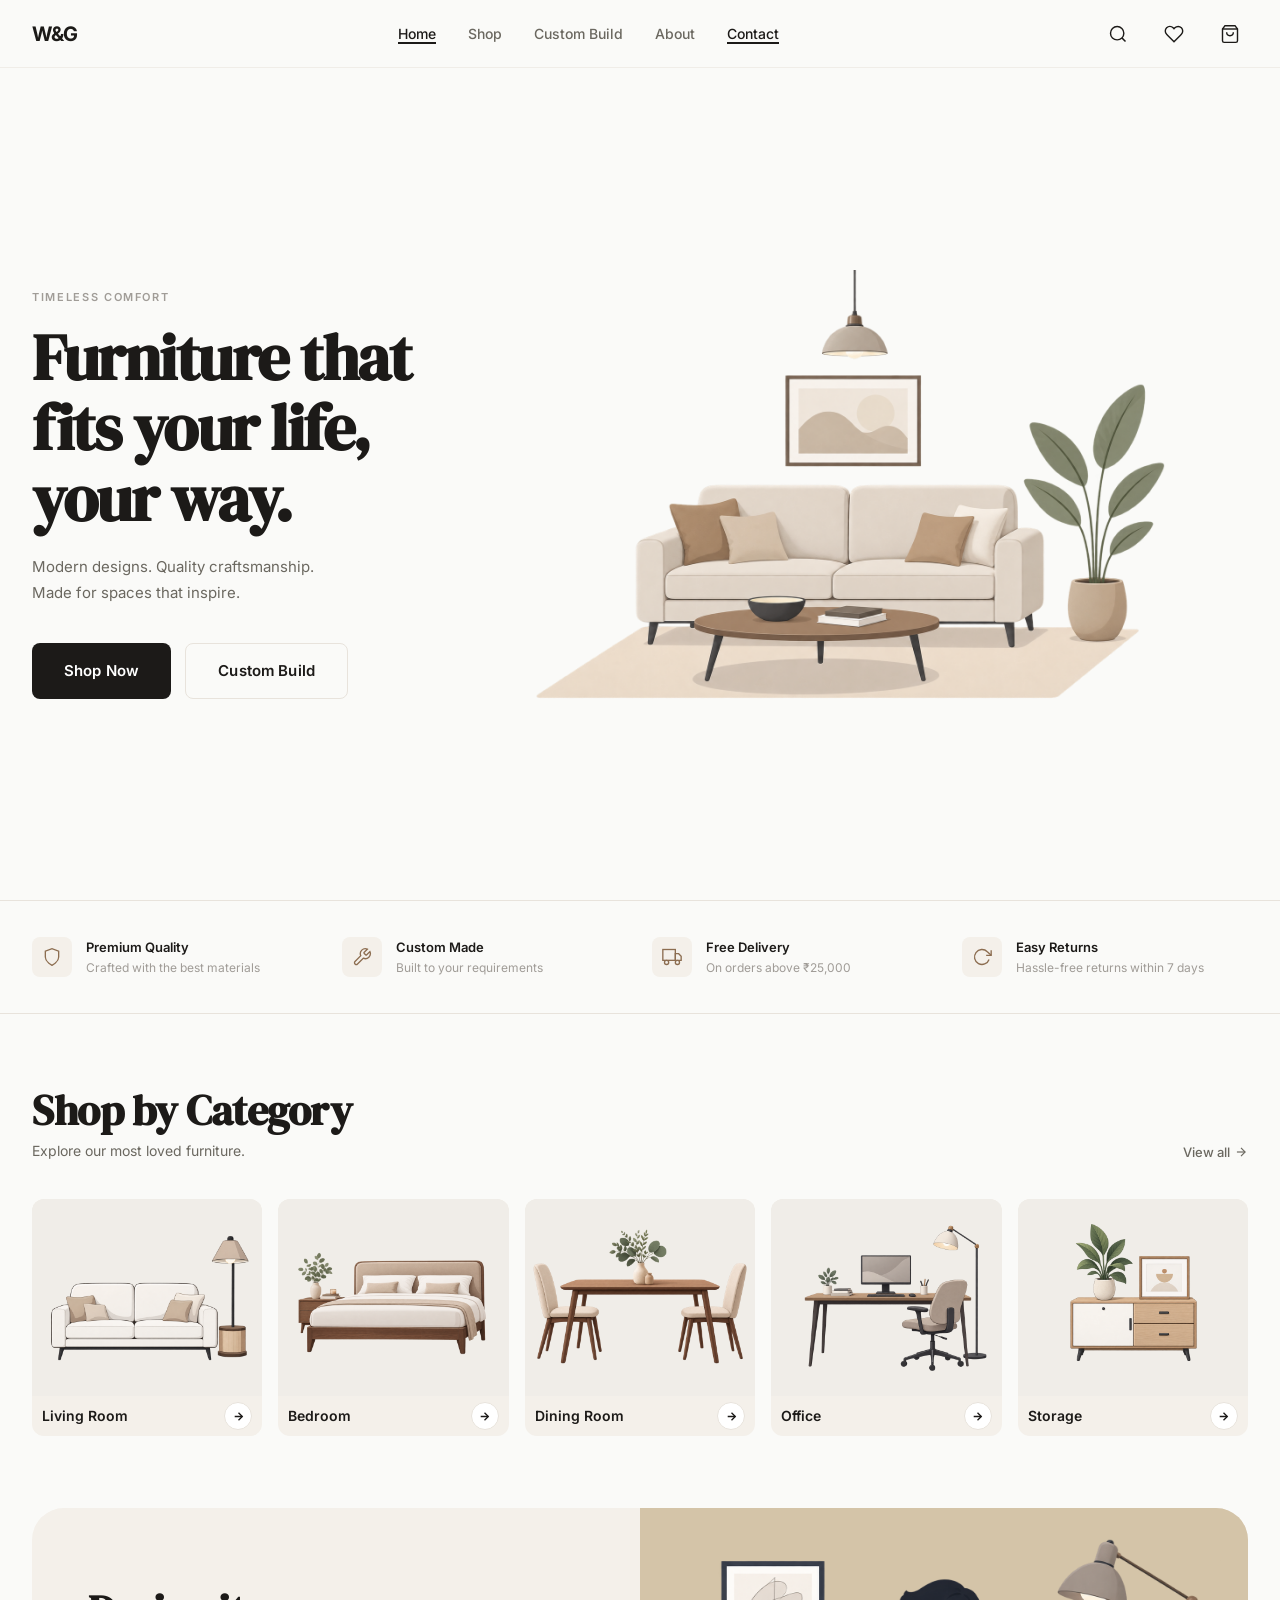
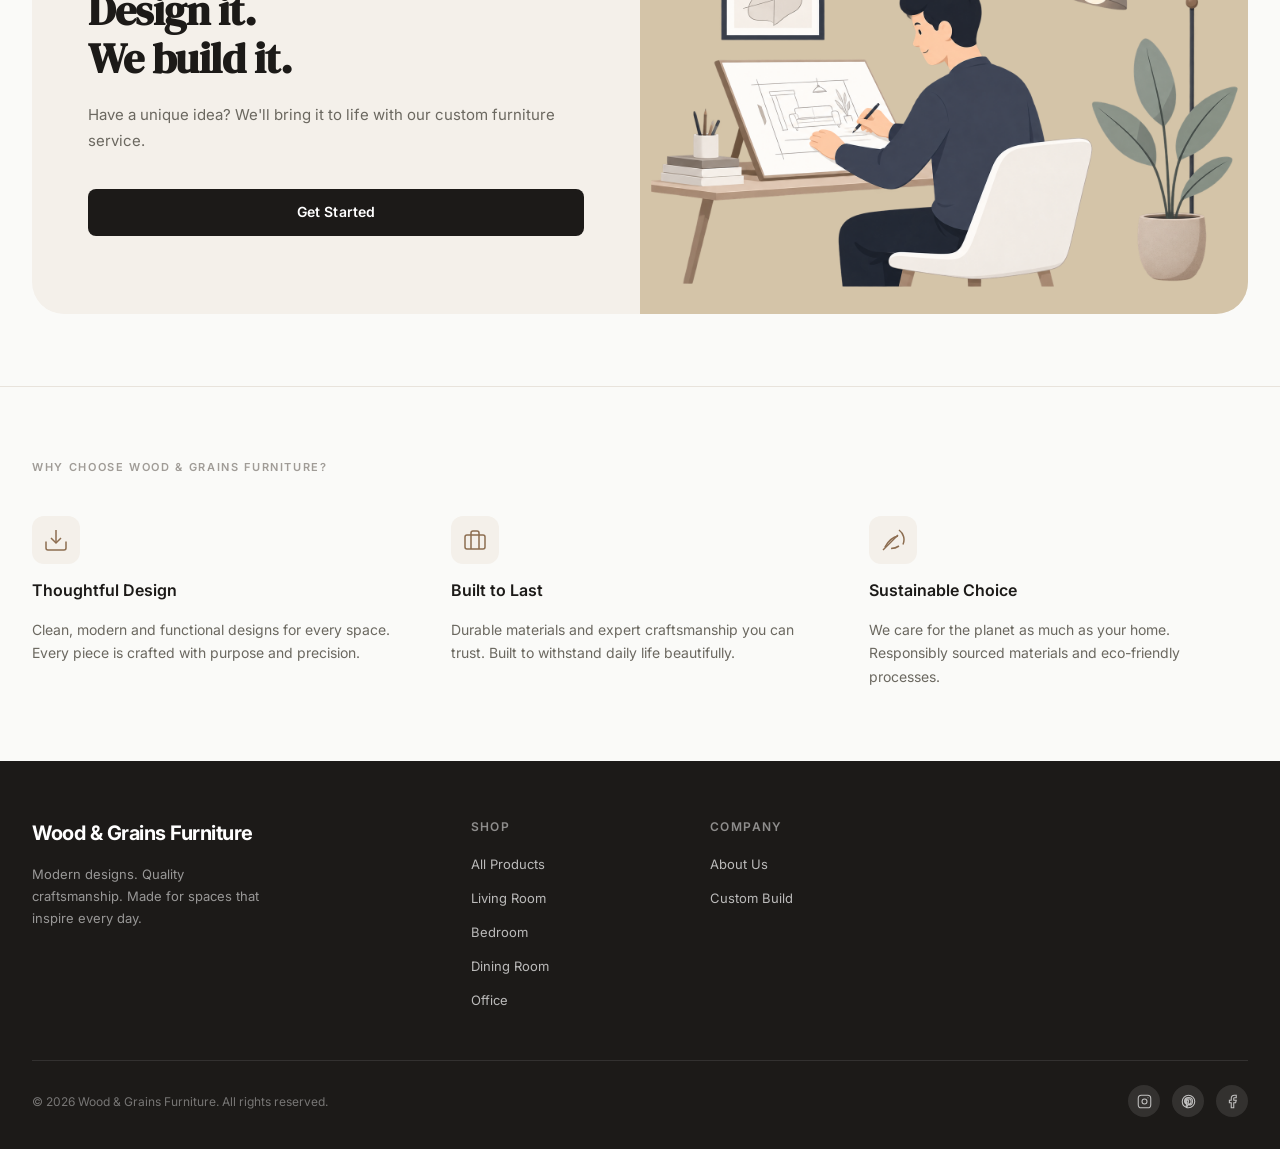
==== commit f763fe88: "Add files via upload" ====
--- a/index.html
+++ b/index.html
@@ -9,6 +9,7 @@
   <link rel="preconnect" href="https://fonts.gstatic.com" crossorigin>
   <link href="https://fonts.googleapis.com/css2?family=Inter:wght@300;400;500;600;700&family=DM+Serif+Display:ital@0;1&display=swap" rel="stylesheet">
   <link rel="stylesheet" href="css/style.css">
+  <link rel="stylesheet" href="css/mobile-fixes.css">
 </head>
 <body data-page="home">
 
@@ -28,10 +29,9 @@
       <div class="nav-icons">
         <button class="nav-icon-btn search-btn" aria-label="Search">
           <svg xmlns="http://www.w3.org/2000/svg" viewBox="0 0 24 24" fill="none" stroke="currentColor"><circle cx="11" cy="11" r="8"/><line x1="21" y1="21" x2="16.65" y2="16.65"/></svg>
-        </button>
-        <button class="nav-icon-btn" aria-label="Account">
-          <svg xmlns="http://www.w3.org/2000/svg" viewBox="0 0 24 24" fill="none" stroke="currentColor"><path d="M20 21v-2a4 4 0 0 0-4-4H8a4 4 0 0 0-4 4v2"/><circle cx="12" cy="7" r="4"/></svg>
-        </button>
+        </button>        <a href="wishlist.html" class="nav-icon-btn wishlist-nav-btn" aria-label="Wishlist">
+          <svg xmlns="http://www.w3.org/2000/svg" viewBox="0 0 24 24" fill="none" stroke="currentColor"><path d="M20.84 4.61a5.5 5.5 0 0 0-7.78 0L12 5.67l-1.06-1.06a5.5 5.5 0 0 0-7.78 7.78l1.06 1.06L12 21.23l7.78-7.78 1.06-1.06a5.5 5.5 0 0 0 0-7.78z"/></svg>
+        </a>
         <a href="cart.html" class="nav-icon-btn" aria-label="Cart" style="position:relative">
           <svg xmlns="http://www.w3.org/2000/svg" viewBox="0 0 24 24" fill="none" stroke="currentColor"><path d="M6 2 3 6v14a2 2 0 0 0 2 2h14a2 2 0 0 0 2-2V6l-3-4z"/><line x1="3" y1="6" x2="21" y2="6"/><path d="M16 10a4 4 0 0 1-8 0"/></svg>
           <span class="badge cart-badge" style="display:none">0</span>
@@ -287,19 +287,9 @@
           <ul>
             <li><a href="about.html">About Us</a></li>
             <li><a href="custom-build.html">Custom Build</a></li>
-            <li><a href="#">Careers</a></li>
-            <li><a href="#">Press</a></li>
-            <li><a href="#">Blog</a></li>
           </ul>
         </div>
-        <div class="footer-col footer-newsletter">
-          <h4>Stay Updated</h4>
-          <p>Get the latest designs and offers delivered to your inbox.</p>
-          <div class="newsletter-form">
-            <input type="email" placeholder="Your email address">
-            <button class="btn btn-sm">Subscribe</button>
-          </div>
-        </div>
+        
       </div>
 
       <div class="footer-bottom">
--- a/css/mobile-fixes.css
+++ b/css/mobile-fixes.css
@@ -0,0 +1,46 @@
+/* Wood & Grains — mobile refinements */
+@media (max-width: 700px) {
+  .navbar .container { display:flex; align-items:center; justify-content:space-between; gap:8px; }
+  .nav-logo { flex:0 0 auto; }
+  .nav-icons { margin-left:auto; justify-content:flex-end; gap:4px; }
+  .nav-icons .nav-icon-btn { width:36px; height:36px; }
+  .nav-icons .nav-icon-btn svg { width:19px; height:19px; }
+  .hamburger { width:36px; height:36px; display:flex; align-items:center; justify-content:center; padding:4px; }
+  .mobile-nav { top:64px; padding:10px 18px 16px; }
+
+  footer { margin-top:56px; }
+  footer .footer-grid { grid-template-columns:1fr !important; gap:0 !important; }
+  footer .footer-brand { padding-bottom:18px; }
+  footer .footer-brand p { margin-top:8px; font-size:12px; line-height:1.55; max-width:320px; }
+  footer .footer-col { border-top:1px solid var(--border-lt); padding:14px 0; }
+  footer .footer-col h4 { margin-bottom:6px; font-size:13px; }
+  footer .footer-col ul { display:flex; flex-wrap:wrap; gap:4px 16px; }
+  footer .footer-col li { font-size:12px; }
+  footer .footer-newsletter { padding-bottom:16px; }
+  footer .footer-newsletter p { font-size:12px; margin-bottom:8px; }
+  footer .newsletter-form { display:flex; gap:6px; }
+  footer .newsletter-form input { min-width:0; height:38px; }
+  footer .newsletter-form .btn { height:38px; padding:8px 12px; }
+  footer .footer-bottom { padding:16px 0 20px; gap:10px; }
+  footer .footer-bottom p { font-size:11px; }
+  footer .footer-socials { gap:10px; }
+
+  .cart-page { padding-bottom:48px; }
+  .cart-page .cart-layout { grid-template-columns:1fr !important; gap:28px; }
+  .cart-page .order-summary { position:static !important; }
+  .cart-page .cart-item { grid-template-columns:72px 1fr !important; gap:10px; padding:14px 0; }
+  .cart-page .cart-item-img { width:72px !important; height:72px !important; }
+  .cart-page .cart-item-right { grid-column:2; display:flex; align-items:center; justify-content:space-between; }
+  .cart-page .cart-item-name { font-size:13px; }
+  .cart-page .cart-item-meta { font-size:11px; }
+  .cart-page .cart-item-price { font-size:13px; }
+  .cart-related-section { margin-top:48px !important; padding-top:32px !important; }
+  .payment-pill { padding:4px 8px; background:var(--bg-alt); border-radius:4px; font-size:10px; font-weight:600; color:var(--text-sec); }
+}
+@media (max-width: 420px) {
+  .nav-icons { gap:2px; }
+  .nav-icons .nav-icon-btn { width:34px; height:34px; }
+  .hamburger { width:34px; height:34px; }
+  footer .footer-col ul { display:block; }
+  footer .footer-col li { display:inline; margin-right:14px; }
+}
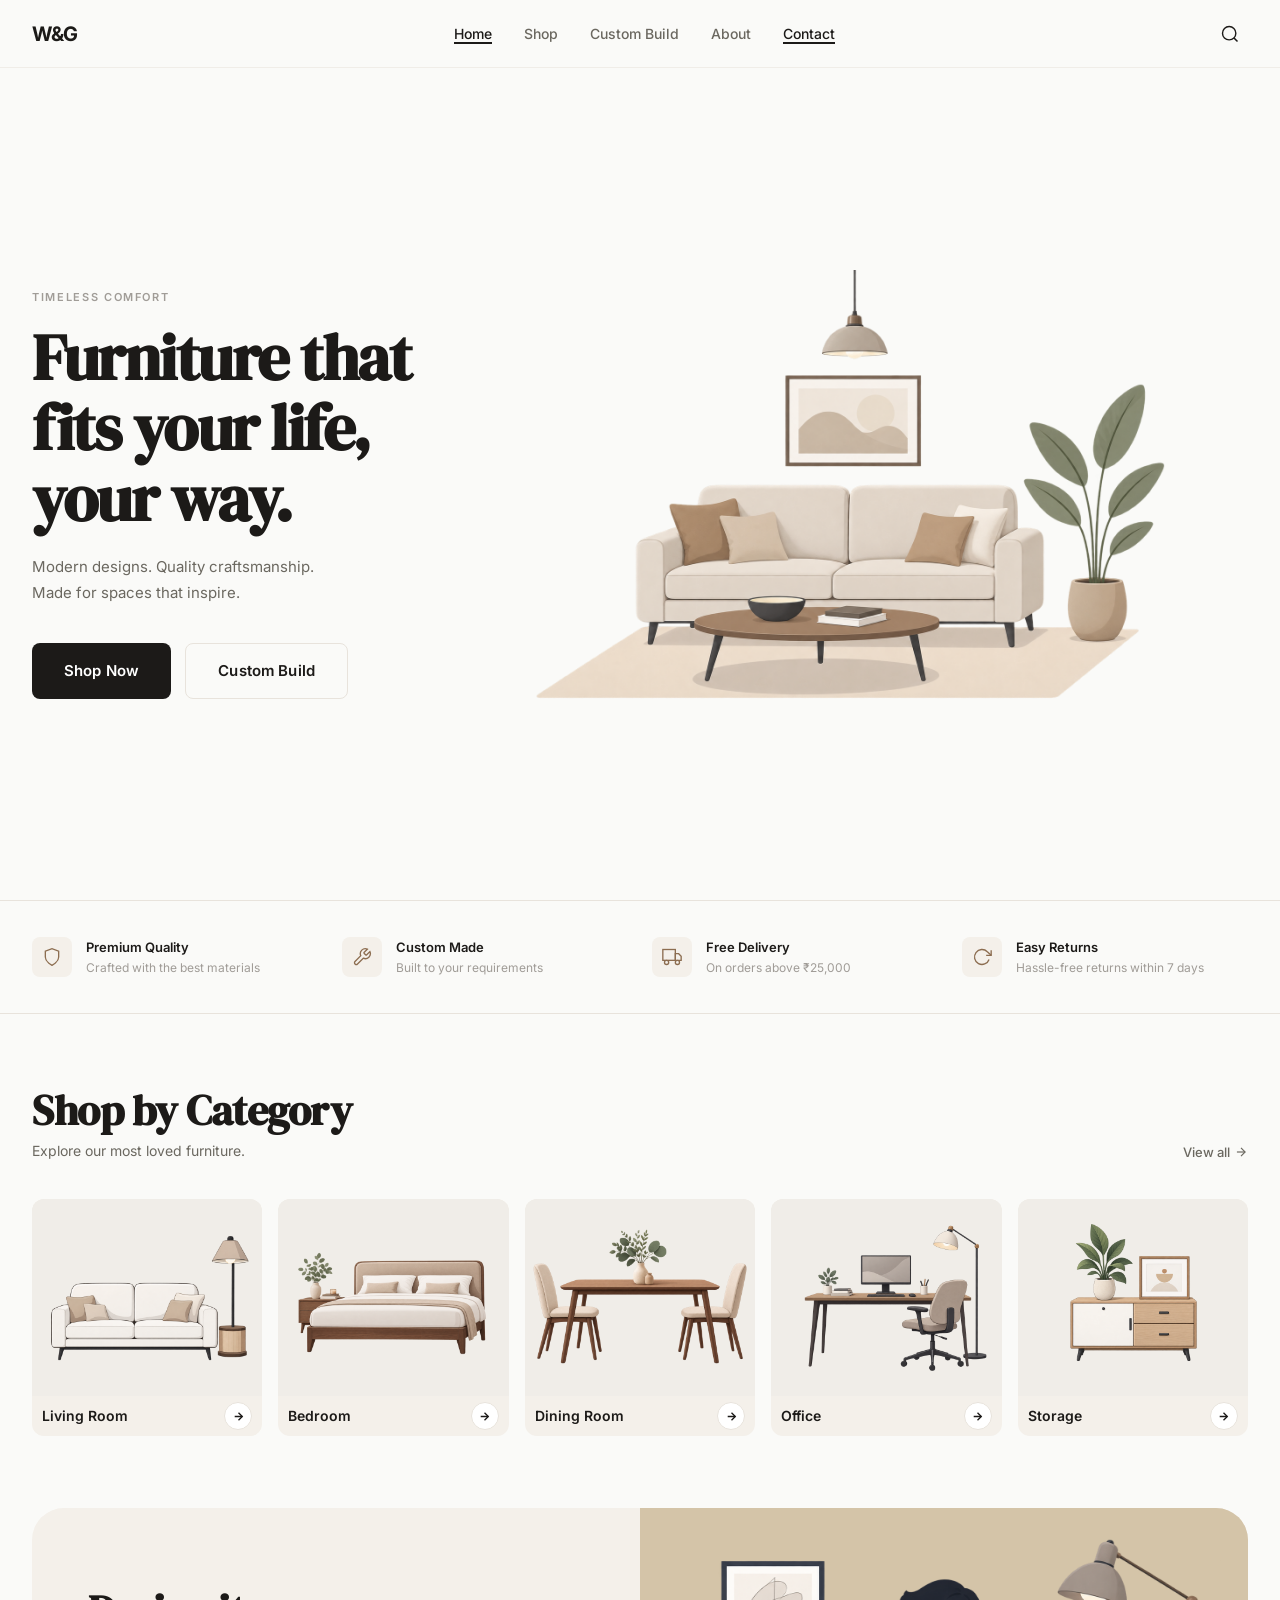
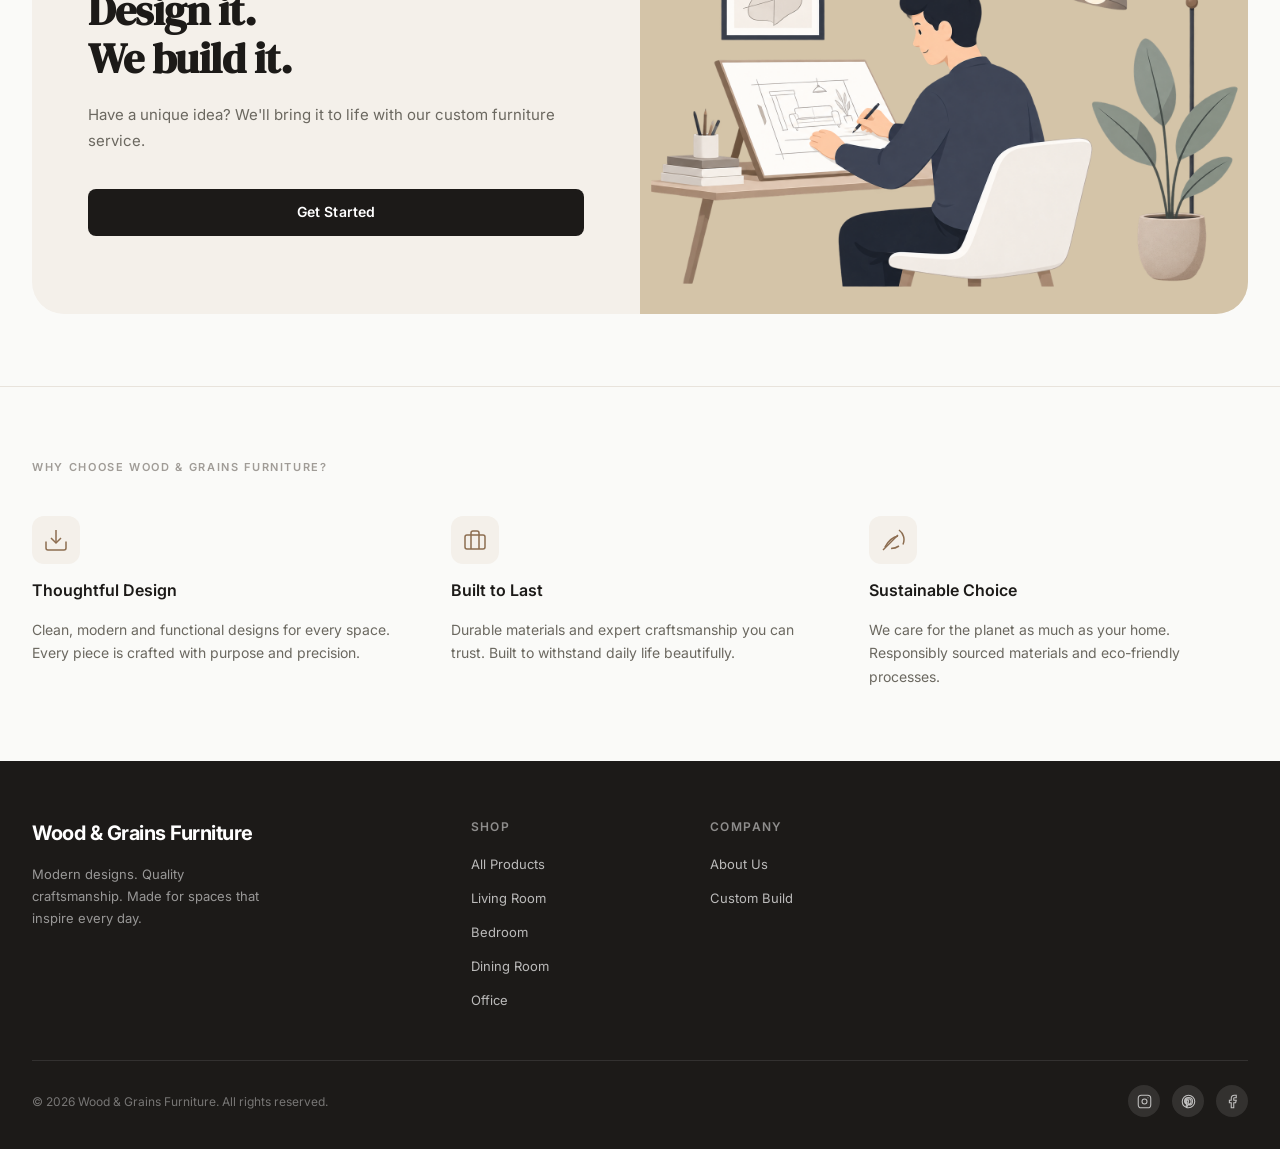
==== commit 5f852805: "Add files via upload" ====
--- a/index.html
+++ b/index.html
@@ -29,13 +29,7 @@
       <div class="nav-icons">
         <button class="nav-icon-btn search-btn" aria-label="Search">
           <svg xmlns="http://www.w3.org/2000/svg" viewBox="0 0 24 24" fill="none" stroke="currentColor"><circle cx="11" cy="11" r="8"/><line x1="21" y1="21" x2="16.65" y2="16.65"/></svg>
-        </button>        <a href="wishlist.html" class="nav-icon-btn wishlist-nav-btn" aria-label="Wishlist">
-          <svg xmlns="http://www.w3.org/2000/svg" viewBox="0 0 24 24" fill="none" stroke="currentColor"><path d="M20.84 4.61a5.5 5.5 0 0 0-7.78 0L12 5.67l-1.06-1.06a5.5 5.5 0 0 0-7.78 7.78l1.06 1.06L12 21.23l7.78-7.78 1.06-1.06a5.5 5.5 0 0 0 0-7.78z"/></svg>
-        </a>
-        <a href="cart.html" class="nav-icon-btn" aria-label="Cart" style="position:relative">
-          <svg xmlns="http://www.w3.org/2000/svg" viewBox="0 0 24 24" fill="none" stroke="currentColor"><path d="M6 2 3 6v14a2 2 0 0 0 2 2h14a2 2 0 0 0 2-2V6l-3-4z"/><line x1="3" y1="6" x2="21" y2="6"/><path d="M16 10a4 4 0 0 1-8 0"/></svg>
-          <span class="badge cart-badge" style="display:none">0</span>
-        </a>
+        </button>
         <button class="hamburger" aria-label="Menu">
           <span></span><span></span><span></span>
         </button>
@@ -309,6 +303,7 @@
     </div>
   </footer>
 
+  <script src="js/supabase-config.js"></script>
   <script src="js/script.js"></script>
 </body>
 </html>
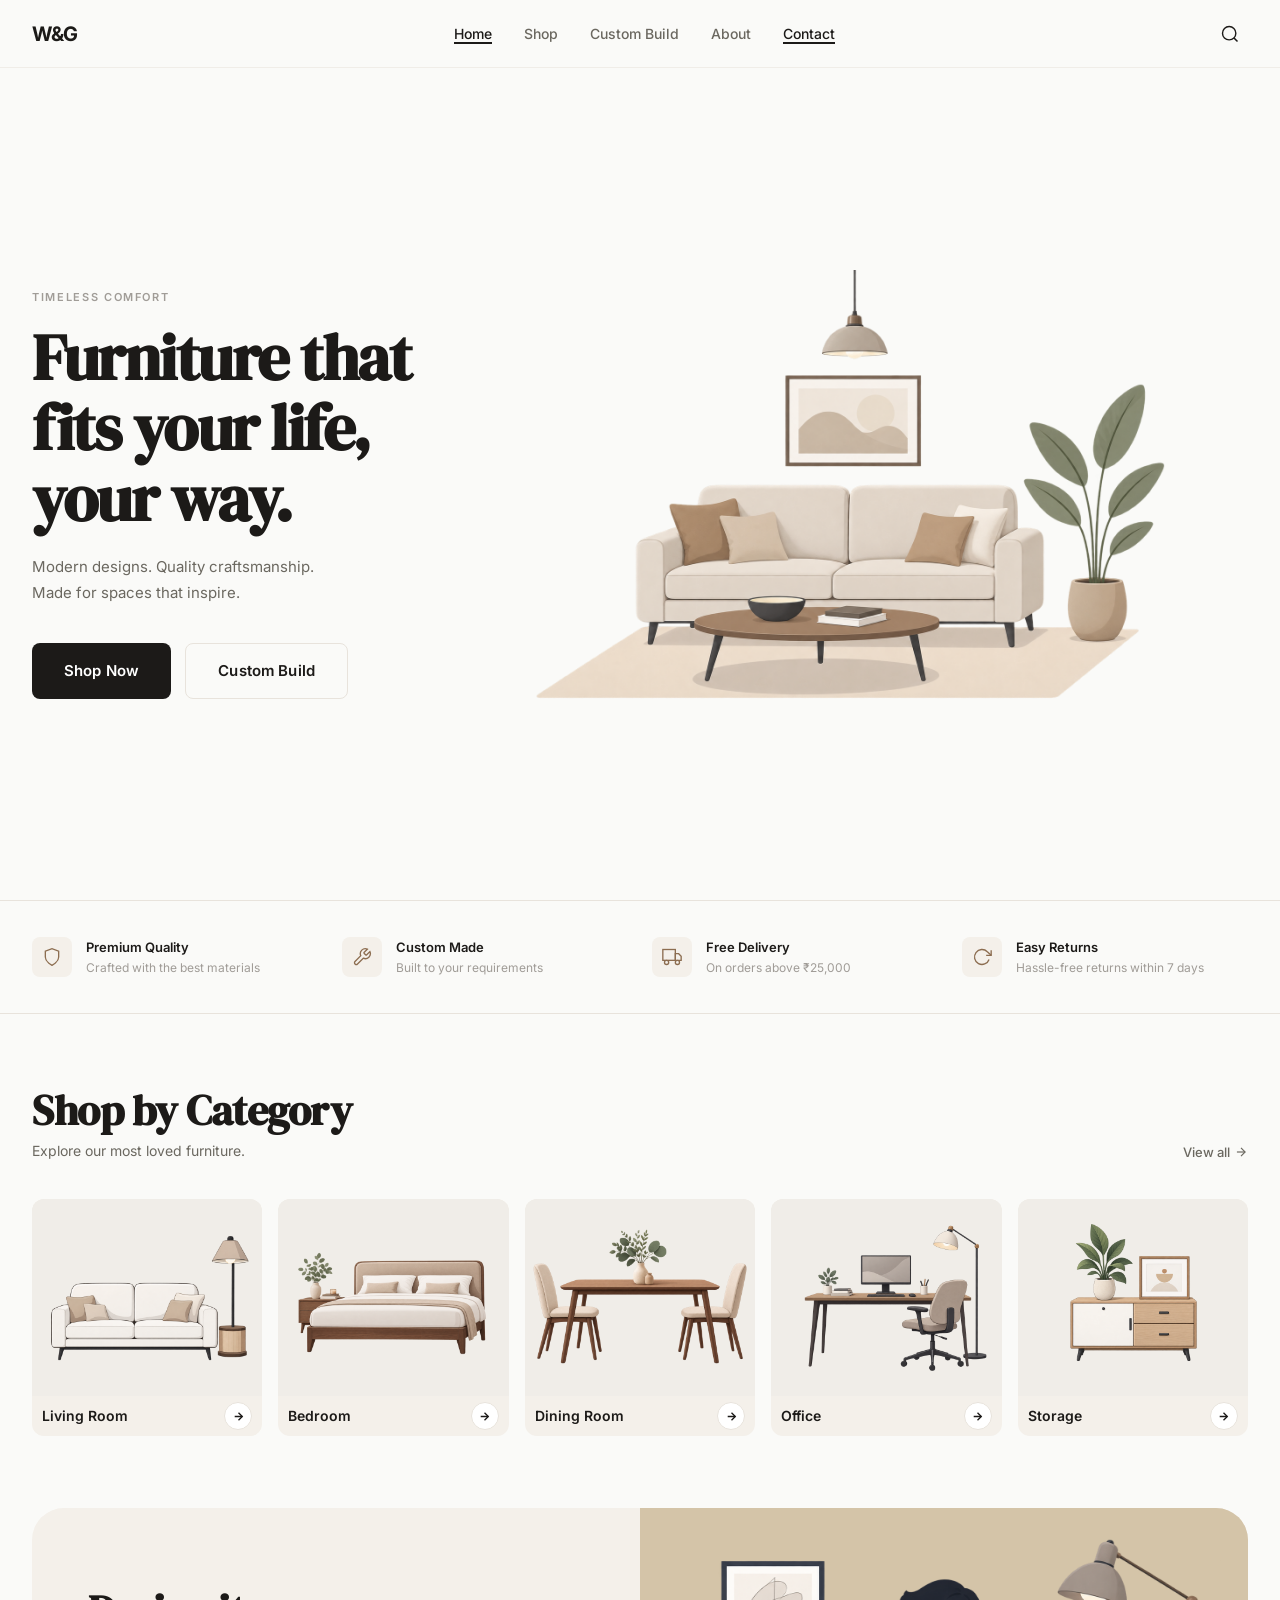
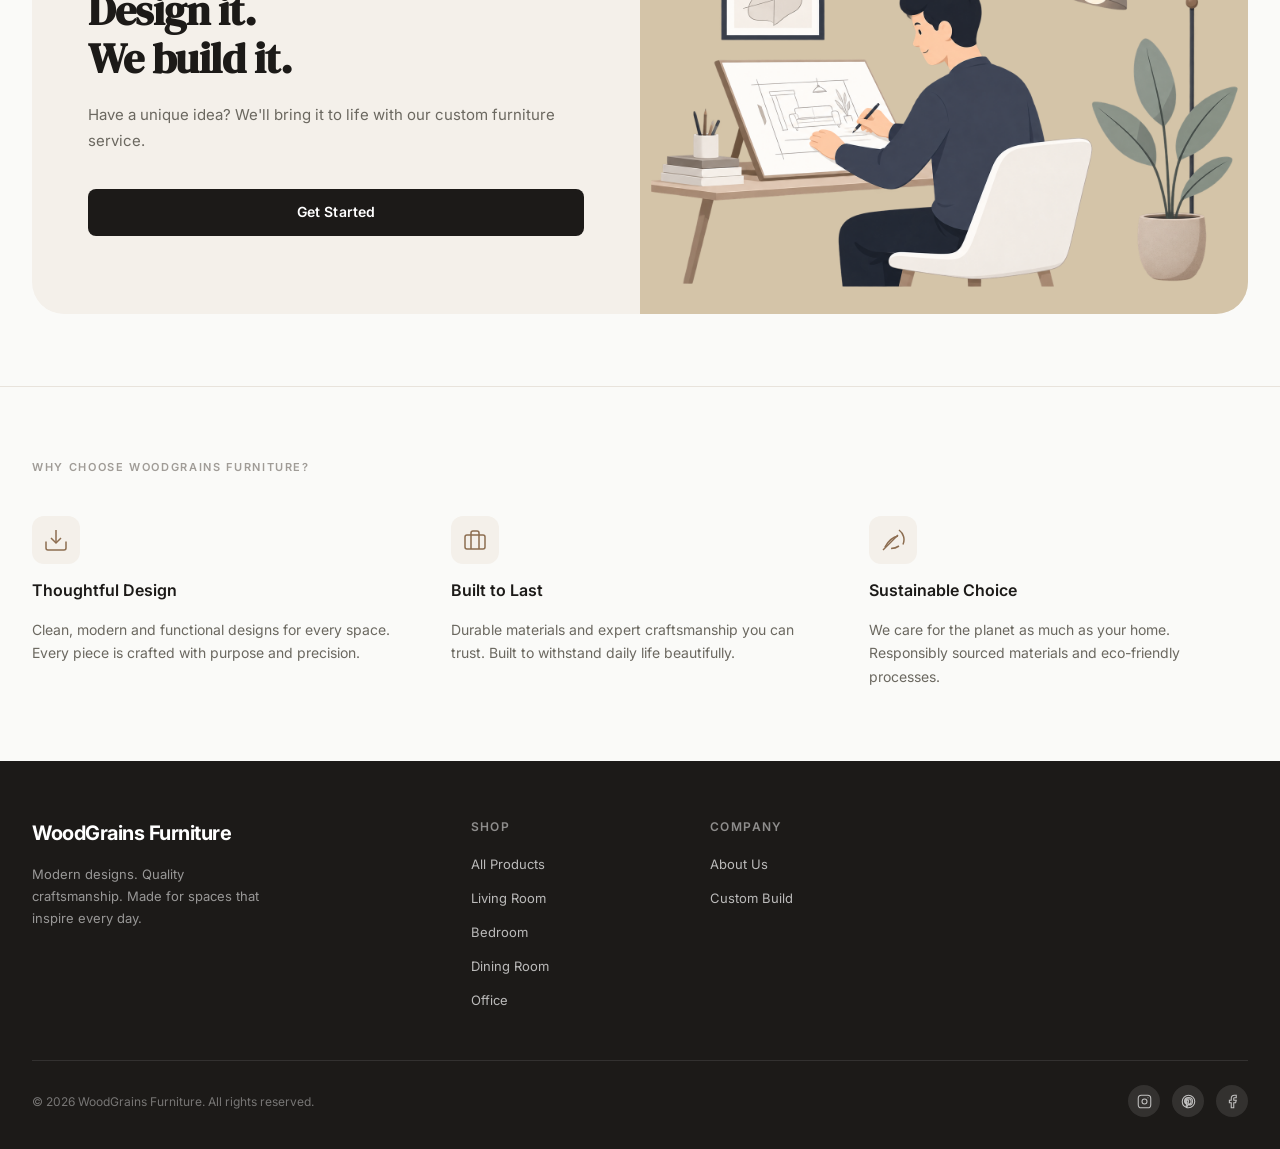
==== commit 47627a5c: "Update index.html" ====
--- a/index.html
+++ b/index.html
@@ -3,7 +3,7 @@
 <head>
   <meta charset="UTF-8">
   <meta name="viewport" content="width=device-width, initial-scale=1.0">
-  <title>Wood &amp; Grains Furniture — Furniture That Fits Your Life</title>
+  <title>WoodGrains Furniture — Furniture That Fits Your Life</title>
   <meta name="description" content="Modern furniture designed for real living. Explore timeless collections crafted with quality materials and sustainable choices.">
   <link rel="preconnect" href="https://fonts.googleapis.com">
   <link rel="preconnect" href="https://fonts.gstatic.com" crossorigin>
@@ -73,7 +73,7 @@
         </div>
 
         <div class="hero-image">
-          <img src="images/hero-room.png" alt="Modern living room with Wood & Grains Furniture"
+          <img src="images/hero-room.png" alt="Modern living room with WoodGrains Furniture"
                onerror="this.parentElement.style.background='var(--bg-alt)'; this.style.display='none'">
         </div>
       </div>
@@ -229,7 +229,7 @@
     <!-- ══ WHY CHOOSE FURNI ══ -->
     <section class="why-section">
       <div class="container">
-        <p class="section-label">Why Choose Wood & Grains Furniture?</p>
+        <p class="section-label">Why Choose WoodGrains Furniture?</p>
         <div class="why-grid">
           <div class="why-item">
             <div class="why-icon">
@@ -263,7 +263,7 @@
     <div class="container">
       <div class="footer-grid">
         <div class="footer-brand">
-          <a href="index.html" class="nav-logo">Wood &amp; Grains Furniture</a>
+          <a href="index.html" class="nav-logo">WoodGrains Furniture</a>
           <p>Modern designs. Quality craftsmanship. Made for spaces that inspire every day.</p>
         </div>
         <div class="footer-col">
@@ -287,7 +287,7 @@
       </div>
 
       <div class="footer-bottom">
-        <p>© 2026 Wood &amp; Grains Furniture. All rights reserved.</p>
+        <p>© 2026 WoodGrains Furniture. All rights reserved.</p>
         <div class="footer-socials">
           <a href="#" class="social-link" aria-label="Instagram">
             <svg xmlns="http://www.w3.org/2000/svg" viewBox="0 0 24 24" fill="none" stroke="currentColor"><rect x="2" y="2" width="20" height="20" rx="5" ry="5"/><circle cx="12" cy="12" r="4"/><circle cx="17.5" cy="6.5" r="0.1" stroke-width="3"/></svg>
--- a/css/style.css
+++ b/css/style.css
@@ -751,6 +751,9 @@
 
 /* Product Card */
 .product-card {
+  display: flex;
+  flex-direction: column;
+  min-width: 0;
   background: var(--bg-card);
   border-radius: var(--r-md);
   overflow: hidden;
@@ -766,14 +769,19 @@
 }
 
 .product-img-wrap {
+  display: block;
   position: relative;
-  aspect-ratio: 1;
+  width: 100%;
+  aspect-ratio: 1 / 1;
   background: var(--bg-alt);
   overflow: hidden;
+  flex-shrink: 0;
 }
 
 .product-img-wrap img {
-  width: 100%; height: 100%;
+  display: block;
+  width: 100%;
+  height: 100%;
   object-fit: cover;
   transition: transform 0.5s var(--ease);
 }
@@ -812,23 +820,50 @@
 .wishlist-btn.active svg { fill: var(--red); stroke: var(--red); }
 
 .product-info {
+  display: block;
+  width: 100%;
+  min-width: 0;
   padding: 16px 18px 18px;
+  background: var(--bg-card);
+  position: relative;
+  z-index: 2;
+}
+
+.product-name-link {
+  display: block;
+  width: 100%;
+  min-width: 0;
+  color: inherit;
+  text-decoration: none;
 }
 
 .product-name {
+  display: block;
+  width: 100%;
+  min-width: 0;
   font-size: 14px;
+  line-height: 1.4;
   font-weight: 600;
-  color: var(--text);
-  margin-bottom: 6px;
+  color: var(--text) !important;
+  margin: 0 0 6px;
   white-space: nowrap;
   overflow: hidden;
   text-overflow: ellipsis;
 }
 
 .product-price {
+  display: block;
+  width: 100%;
+  min-width: 0;
   font-size: 16px;
+  line-height: 1.4;
   font-weight: 700;
-  color: var(--text);
+  color: var(--text) !important;
+  margin: 0;
+}
+
+.product-name-link:hover .product-name {
+  text-decoration: underline;
 }
 
 /* Pagination */
@@ -929,6 +964,26 @@
   line-height: 1.75;
   padding-bottom: 24px;
   border-bottom: 1px solid var(--border-lt);
+}
+
+/* Product Information (admin-added extra detail) */
+.product-extra-info {
+  padding-bottom: 24px;
+  border-bottom: 1px solid var(--border-lt);
+}
+
+.product-extra-info-title {
+  font-size: 13px;
+  font-weight: 600;
+  color: var(--text);
+  margin-bottom: 8px;
+}
+
+.product-extra-info-body {
+  font-size: 14px;
+  color: var(--text-sec);
+  line-height: 1.75;
+  white-space: pre-line;
 }
 
 .product-option { display: flex; flex-direction: column; gap: 10px; }
@@ -1824,9 +1879,21 @@
     grid-template-columns: 1fr 1fr;
     gap: 12px;
   }
-  .product-info { padding: 12px; }
-  .product-name { font-size: 13px; }
-  .product-price { font-size: 14px; }
+  .product-info {
+    display: block;
+    width: 100%;
+    padding: 12px;
+  }
+  .product-name {
+    display: block;
+    font-size: 13px;
+    line-height: 1.35;
+  }
+  .product-price {
+    display: block;
+    font-size: 14px;
+    line-height: 1.35;
+  }
 
   /* PRODUCT DETAIL */
   .product-detail-page,
